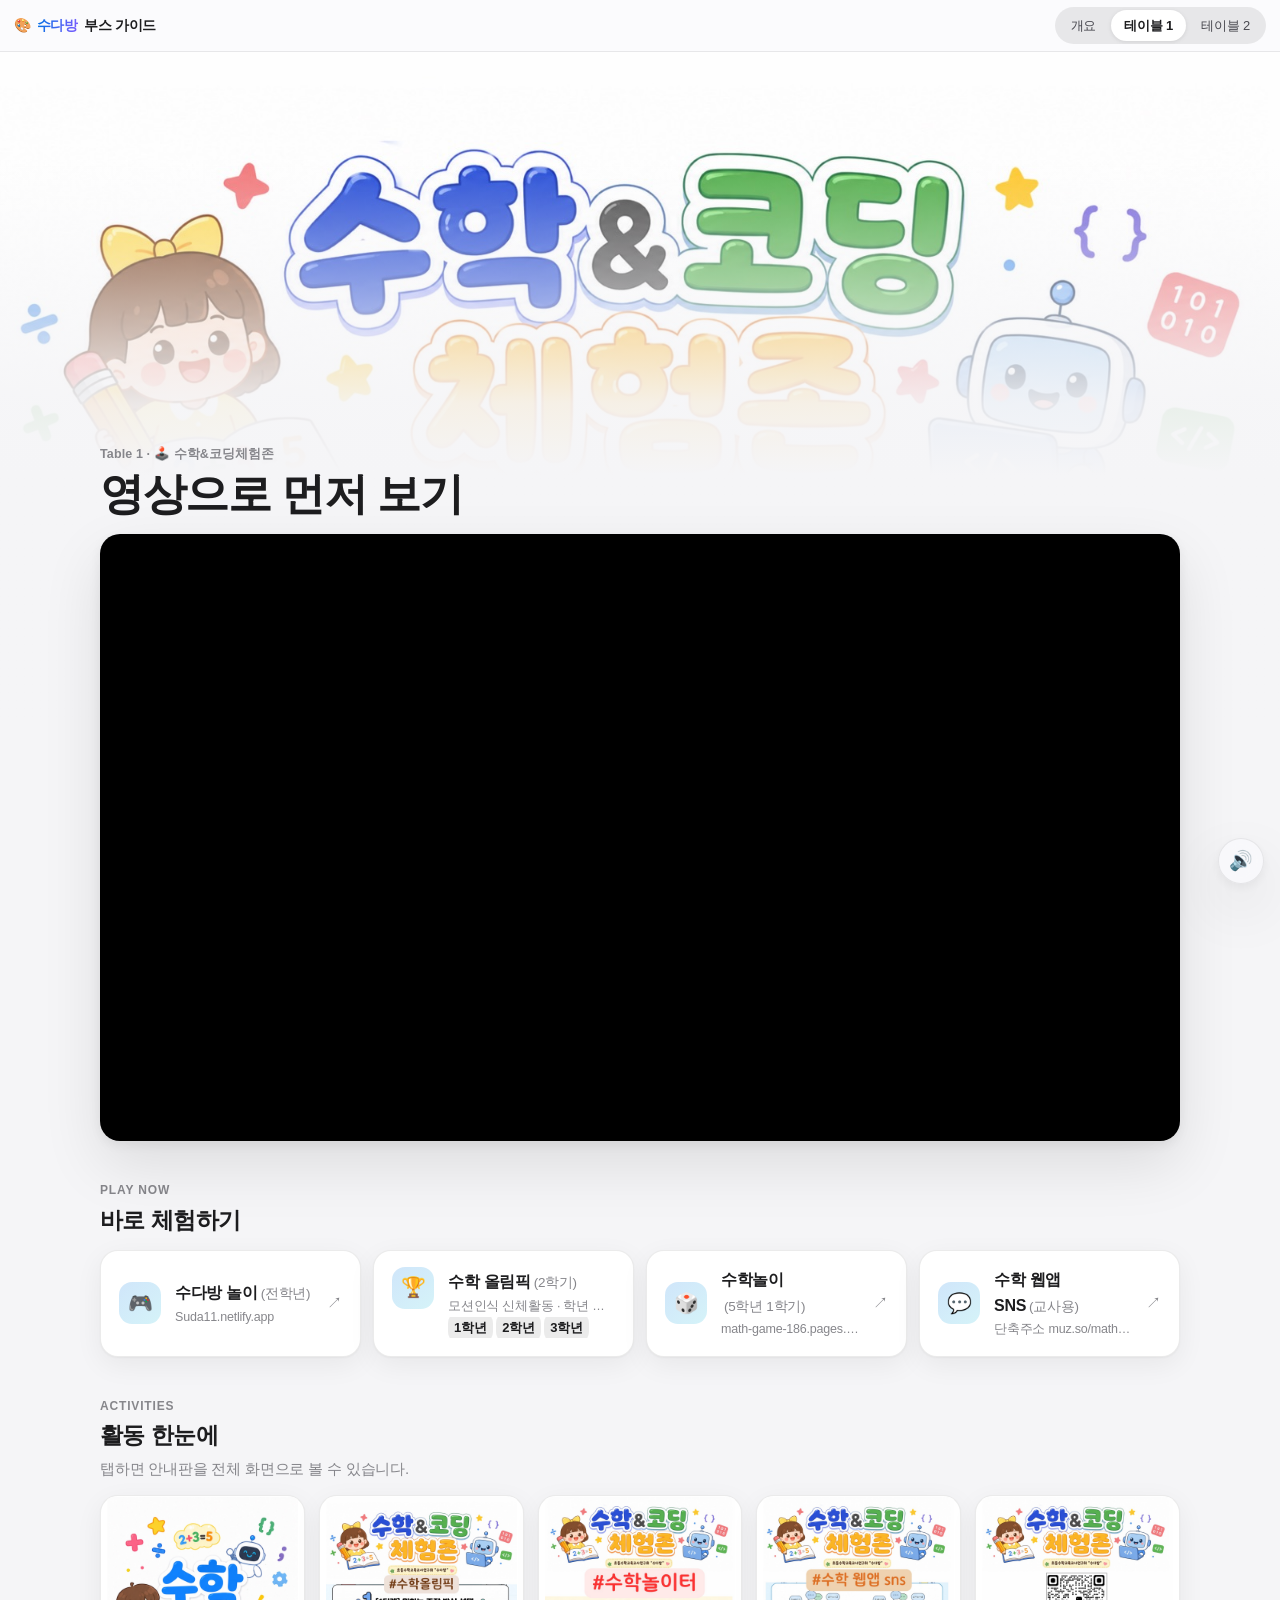
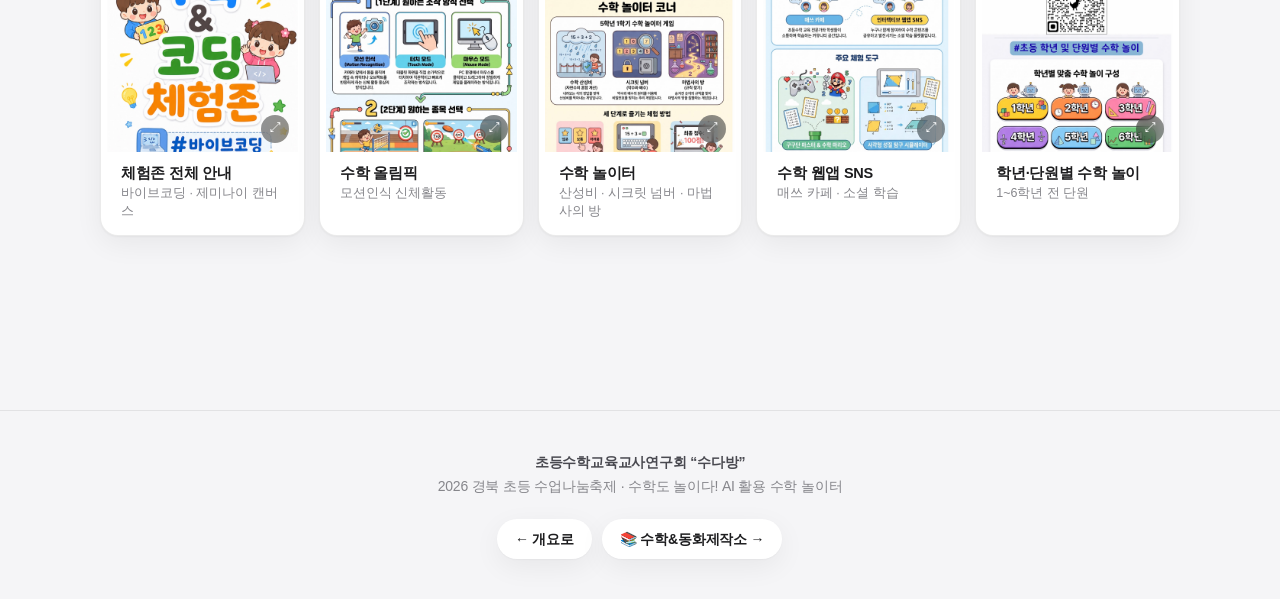
==== table1.html @ 37a9ec68 "단일 페이지 → 3페이지 구조로 전면 개편, 영상 임베드, 학년별 코딩체험존 링크 추가 - index.html(랜딩)/table1.html(코딩체험존)/table2.html(동화제" ====
<!DOCTYPE html>
<html lang="ko">
<head>
<meta charset="UTF-8">
<meta name="viewport" content="width=device-width, initial-scale=1, viewport-fit=cover">
<meta name="theme-color" content="#f5f5f7" media="(prefers-color-scheme: light)">
<meta name="theme-color" content="#000000" media="(prefers-color-scheme: dark)">
<title>수학&amp;코딩체험존 · 수다방 부스 가이드</title>
<meta name="description" content="바이브코딩 · 제미나이 캔버스 · 학년별 수학 올림픽 — 수학&코딩체험존 체험 안내">
<link rel="icon" href="data:image/svg+xml,<svg xmlns='http://www.w3.org/2000/svg' viewBox='0 0 100 100'><text y='.9em' font-size='90'>🕹️</text></svg>">
<link rel="stylesheet" href="css/site.css">
</head>
<body>

<!-- ══════════ NAV ══════════ -->
<nav class="nav">
  <div class="nav__brand">🎨 <b>수다방</b> <span>부스 가이드</span></div>
  <div class="nav__seg">
    <a href="index.html" data-sfx="nav">개요</a>
    <a href="table1.html" class="on" data-sfx="nav">테이블 1</a>
    <a href="table2.html" data-sfx="nav">테이블 2</a>
  </div>
</nav>

<!-- ══════════ 테이블 1 ══════════ -->
<section class="sec tbl t1" id="table1">
  <div class="tbl__bg" aria-hidden="true">
    <img src="img/hero-table1.jpg" alt="" loading="eager" width="1600" height="900">
  </div>
  <h1 class="sr">수학&amp;코딩체험존 — #바이브코딩 #제미나이 캔버스 #수학올림픽</h1>
  <div class="wrap">
    <div class="sub sub--first rv">
      <p class="sub__k">Table 1 · 🕹️ 수학&amp;코딩체험존</p>
      <h2>영상으로 먼저 보기</h2>
    </div>

    <div class="video-wrap rv">
      <iframe src="https://www.youtube.com/embed/5dc-b1eIc68" title="바이브코딩 수학놀이 안내 영상" loading="lazy" referrerpolicy="strict-origin-when-cross-origin" allow="accelerometer; autoplay; clipboard-write; encrypted-media; gyroscope; picture-in-picture" allowfullscreen></iframe>
    </div>

    <div class="sub rv">
      <p class="sub__k">Play now</p>
      <h3>바로 체험하기</h3>
    </div>
    <div class="links rv" style="--cols:4">
      <a class="link" href="https://Suda11.netlify.app" target="_blank" rel="noopener" data-sfx="link">
        <span class="link__ico">🎮</span>
        <span class="link__tx"><b>수다방 놀이<em>(전학년)</em></b><span>Suda11.netlify.app</span></span>
        <span class="link__arw">↗</span>
      </a>

      <div class="link linkgrp t1">
        <span class="link__ico">🏆</span>
        <span class="link__tx">
          <b>수학 올림픽<em>(2학기)</em></b>
          <span>모션인식 신체활동 · 학년 선택</span>
          <span class="pills">
            <a href="https://motion-math-olympics-1st.vercel.app/index.html" target="_blank" rel="noopener" data-sfx="link">1학년</a>
            <a href="https://motion-math-olympics.vercel.app/index.html" target="_blank" rel="noopener" data-sfx="link">2학년</a>
            <a href="https://motion-math-olympics-3rd.vercel.app/index.html" target="_blank" rel="noopener" data-sfx="link">3학년</a>
          </span>
        </span>
      </div>

      <a class="link" href="https://math-game-186.pages.dev/semester1/" target="_blank" rel="noopener" data-sfx="link">
        <span class="link__ico">🎲</span>
        <span class="link__tx"><b>수학놀이<em>(5학년 1학기)</em></b><span>math-game-186.pages.dev</span></span>
        <span class="link__arw">↗</span>
      </a>
      <a class="link" href="https://math-sns.vercel.app/" target="_blank" rel="noopener" data-sfx="link">
        <span class="link__ico">💬</span>
        <span class="link__tx"><b>수학 웹앱 SNS<em>(교사용)</em></b><span>단축주소 muz.so/mathsns</span></span>
        <span class="link__arw">↗</span>
      </a>
    </div>

    <div class="sub rv">
      <p class="sub__k">Activities</p>
      <h3>활동 한눈에</h3>
      <p class="muted" style="font-size:15px;margin:4px 0 0">탭하면 안내판을 전체 화면으로 볼 수 있습니다.</p>
    </div>
    <div class="posters rv" style="--cols:5">
      <button class="poster" data-src="img/zone-overview.jpg" data-cap="수학&코딩체험존 — 부스 전체 안내" data-sfx="open">
        <span class="poster__img"><img src="img/zone-overview.jpg" alt="수학&코딩체험존 전체 안내" loading="lazy"><span class="poster__zoom">⤢</span></span>
        <span class="poster__cap"><b>체험존 전체 안내</b><span>바이브코딩 · 제미나이 캔버스</span></span>
      </button>
      <button class="poster" data-src="img/zone-olympics.jpg" data-cap="수학 올림픽 — 조작 방식 선택 → 종목 선택" data-sfx="open">
        <span class="poster__img"><img src="img/zone-olympics.jpg" alt="수학 올림픽 안내" loading="lazy"><span class="poster__zoom">⤢</span></span>
        <span class="poster__cap"><b>수학 올림픽</b><span>모션인식 신체활동</span></span>
      </button>
      <button class="poster" data-src="img/zone-playground.jpg" data-cap="수학 놀이터 — 수학 산성비 · 시크릿 넘버 · 마법사의 방" data-sfx="open">
        <span class="poster__img"><img src="img/zone-playground.jpg" alt="수학 놀이터 안내" loading="lazy"><span class="poster__zoom">⤢</span></span>
        <span class="poster__cap"><b>수학 놀이터</b><span>산성비 · 시크릿 넘버 · 마법사의 방</span></span>
      </button>
      <button class="poster" data-src="img/zone-sns.jpg" data-cap="수학 웹앱 SNS — 매쓰 카페와 인터랙티브 학습 플랫폼" data-sfx="open">
        <span class="poster__img"><img src="img/zone-sns.jpg" alt="수학 웹앱 SNS 안내" loading="lazy"><span class="poster__zoom">⤢</span></span>
        <span class="poster__cap"><b>수학 웹앱 SNS</b><span>매쓰 카페 · 소셜 학습</span></span>
      </button>
      <button class="poster" data-src="img/zone-grades.jpg" data-cap="학년 및 단원별 수학 놀이 — 1~6학년 전 단원" data-sfx="open">
        <span class="poster__img"><img src="img/zone-grades.jpg" alt="학년 및 단원별 수학 놀이 안내" loading="lazy"><span class="poster__zoom">⤢</span></span>
        <span class="poster__cap"><b>학년·단원별 수학 놀이</b><span>1~6학년 전 단원</span></span>
      </button>
    </div>
  </div>
</section>

<!-- ══════════ FOOTER ══════════ -->
<footer class="foot">
  <div class="wrap">
    <p><strong>초등수학교육교사연구회 “수다방”</strong><br>
    2026 경북 초등 수업나눔축제 · 수학도 놀이다! AI 활용 수학 놀이터</p>
    <div class="foot__actions">
      <a class="btn btn--ghost" href="index.html" data-sfx="nav">← 개요로</a>
      <a class="btn btn--ghost" href="table2.html" data-sfx="nav">📚 수학&amp;동화제작소 →</a>
    </div>
  </div>
</footer>

<!-- ══════════ SOUND TOGGLE ══════════ -->
<button class="sfx" id="sfxBtn" aria-label="효과음 켜기/끄기" title="효과음">🔊</button>

<!-- ══════════ LIGHTBOX ══════════ -->
<div class="lb" id="lb" role="dialog" aria-modal="true" aria-label="안내판 크게 보기">
  <button class="lb__x" id="lbX" aria-label="닫기">✕</button>
  <div class="lb__img"><img id="lbImg" src="[data-uri]" alt=""></div>
  <p class="lb__cap" id="lbCap"></p>
</div>

<script src="js/site.js"></script>
</body>
</html>
---- css/site.css ----
/* ============ Tokens ============ */
:root{
  --bg:#f5f5f7;
  --bg-2:#ffffff;
  --card:rgba(255,255,255,.72);
  --card-solid:#ffffff;
  --txt:#1d1d1f;
  --txt-2:#494950;
  --txt-3:#86868b;
  --sep:rgba(0,0,0,.08);
  --sep-2:rgba(0,0,0,.14);
  --nav:rgba(250,250,252,.72);
  --shadow:0 1px 2px rgba(0,0,0,.04), 0 8px 28px rgba(0,0,0,.06);
  --shadow-lg:0 4px 12px rgba(0,0,0,.06), 0 24px 60px rgba(0,0,0,.10);
  --t1a:#0071e3; --t1b:#40c8e0;
  --t2a:#7d5cff; --t2b:#ff5f9e;
  --warn-bg:#fff8e6; --warn-br:#f0c04a; --warn-tx:#7a5400;
  --r:22px;
  --nav-h:52px;
  --ease:cubic-bezier(.22,1,.36,1);
}
@media (prefers-color-scheme:dark){
  :root{
    --bg:#000000;
    --bg-2:#0a0a0c;
    --card:rgba(28,28,32,.66);
    --card-solid:#141417;
    --txt:#f5f5f7;
    --txt-2:#c8c8ce;
    --txt-3:#86868b;
    --sep:rgba(255,255,255,.10);
    --sep-2:rgba(255,255,255,.18);
    --nav:rgba(20,20,23,.68);
    --shadow:0 1px 2px rgba(0,0,0,.5), 0 8px 28px rgba(0,0,0,.45);
    --shadow-lg:0 4px 12px rgba(0,0,0,.5), 0 24px 60px rgba(0,0,0,.6);
    --t1a:#2f9bff; --t1b:#5fdcf0;
    --t2a:#9d81ff; --t2b:#ff7fb2;
    --warn-bg:#2a2312; --warn-br:#8a6d1f; --warn-tx:#f0d493;
  }
}

*,*::before,*::after{box-sizing:border-box}
html{-webkit-text-size-adjust:100%; scroll-behavior:smooth}
@media (prefers-reduced-motion:reduce){html{scroll-behavior:auto}}
body{
  margin:0; background:var(--bg); color:var(--txt);
  font-family:-apple-system,BlinkMacSystemFont,"SF Pro Text","Apple SD Gothic Neo","Pretendard","Noto Sans KR","Malgun Gothic",sans-serif;
  font-size:17px; line-height:1.62; letter-spacing:-.012em;
  -webkit-font-smoothing:antialiased; text-rendering:optimizeLegibility;
  overflow-x:hidden;
}
img{max-width:100%; display:block}
a{color:inherit; text-decoration:none}
button{font:inherit; color:inherit; border:0; background:none; cursor:pointer}

/* ============ Nav ============ */
.nav{
  position:fixed; inset:0 0 auto 0; z-index:900; height:var(--nav-h);
  background:var(--nav);
  -webkit-backdrop-filter:saturate(180%) blur(22px); backdrop-filter:saturate(180%) blur(22px);
  border-bottom:1px solid var(--sep);
  display:flex; align-items:center; gap:14px;
  padding:0 max(14px, env(safe-area-inset-left)) 0 max(14px, env(safe-area-inset-right));
}
.nav__brand{
  font-size:14px; font-weight:600; letter-spacing:-.02em; white-space:nowrap;
  display:flex; align-items:center; gap:6px; flex:0 0 auto;
}
.nav__brand b{
  background:linear-gradient(100deg,var(--t1a),var(--t2a));
  -webkit-background-clip:text; background-clip:text; color:transparent; font-weight:700;
}
.nav__seg{
  display:flex; gap:2px; align-items:center; margin-left:auto;
  overflow-x:auto; scrollbar-width:none; -ms-overflow-style:none;
  padding:3px; border-radius:99px; background:var(--sep); flex:0 1 auto;
}
.nav__seg::-webkit-scrollbar{display:none}
.nav__seg a{
  flex:0 0 auto;
  font-size:13px; font-weight:500; letter-spacing:-.015em; color:var(--txt-2);
  padding:5px 13px; border-radius:99px; white-space:nowrap;
  transition:background .3s var(--ease), color .3s var(--ease), transform .2s var(--ease);
}
.nav__seg a.on{ background:var(--card-solid); color:var(--txt); font-weight:600; box-shadow:0 1px 4px rgba(0,0,0,.10) }
.nav__seg a:active{ transform:scale(.94) }
@media (max-width:560px){
  .nav__brand span{display:none}
  .nav__seg{margin-left:0; flex:1 1 auto}
}

/* ============ Layout ============ */
.wrap{ width:min(1080px, 100% - 40px); margin-inline:auto }
@media (max-width:600px){ .wrap{ width:calc(100% - 32px) } }

section{ scroll-margin-top:calc(var(--nav-h) + 12px) }
.sec{ padding:clamp(40px,7vw,84px) 0 }
.sec + .sec{ padding-top:0 }
.sec--tight{ padding-top:clamp(18px,3vw,32px) }

.eyebrow{
  font-size:13px; font-weight:700; letter-spacing:.06em; text-transform:uppercase;
  color:var(--txt-3); margin:0 0 10px;
}
h2{
  margin:0 0 8px; font-size:clamp(28px,5.2vw,44px); font-weight:700;
  letter-spacing:-.032em; line-height:1.15;
}
h3{ margin:0 0 6px; font-size:clamp(19px,2.6vw,23px); font-weight:650; letter-spacing:-.024em; line-height:1.3 }
h4{ margin:0 0 4px; font-size:16px; font-weight:640; letter-spacing:-.018em }
.lede{ margin:0 0 34px; font-size:clamp(16px,2.1vw,19px); color:var(--txt-2); max-width:62ch; line-height:1.6 }
.muted{ color:var(--txt-3) }

/* ============ Hero (landing) ============ */
.hero{
  position:relative; overflow:hidden;
  padding:calc(var(--nav-h) + clamp(30px,7vh,64px)) 0 clamp(40px,7vw,72px);
  text-align:center;
}
.hero::before,.hero::after{
  content:""; position:absolute; border-radius:50%; filter:blur(80px); opacity:.30; pointer-events:none;
}
.hero::before{ width:52vmax; height:52vmax; top:-24vmax; left:-16vmax; background:radial-gradient(circle,var(--t1b),transparent 68%) }
.hero::after{ width:46vmax; height:46vmax; top:-14vmax; right:-18vmax; background:radial-gradient(circle,var(--t2b),transparent 68%) }
.hero > *{ position:relative }
.hero__badge{
  display:inline-flex; align-items:center; gap:7px; font-size:13px; font-weight:600; letter-spacing:-.01em;
  color:var(--txt-2); background:var(--card); border:1px solid var(--sep);
  -webkit-backdrop-filter:blur(14px); backdrop-filter:blur(14px);
  padding:7px 15px; border-radius:99px; margin-bottom:16px;
}
.hero h1{
  margin:0; font-size:clamp(32px,7vw,60px); font-weight:700;
  letter-spacing:-.04em; line-height:1.1;
}
.hero h1 em{
  font-style:normal;
  background:linear-gradient(96deg,var(--t1a) 0%, var(--t2a) 55%, var(--t2b) 100%);
  -webkit-background-clip:text; background-clip:text; color:transparent;
}
.hero p{ margin:14px auto 0; font-size:clamp(15px,2vw,18px); color:var(--txt-2); max-width:34ch; line-height:1.55 }

/* 서브페이지 진입 카드 — 랜딩의 핵심 액션 */
.hero__cards{
  display:grid; gap:16px; margin:28px auto 0; text-align:left;
  grid-template-columns:repeat(auto-fit,minmax(min(100%,360px),1fr));
}
.hcard{
  display:block; border-radius:var(--r); overflow:hidden; background:#fff;
  border:1px solid var(--sep); box-shadow:var(--shadow-lg);
  transition:transform .28s var(--ease), box-shadow .3s var(--ease);
}
.hcard:hover{ transform:translateY(-4px) }
.hcard:active{ transform:scale(.982) }
.hcard img{ width:100%; height:auto; display:block; aspect-ratio:16/9; object-fit:cover }
.hcard__b{
  display:flex; align-items:center; gap:10px; padding:15px 18px; color:#fff;
  font-size:16px; font-weight:650; letter-spacing:-.018em;
}
.hcard--1 .hcard__b{ background:linear-gradient(100deg,var(--t1a),var(--t1b)) }
.hcard--2 .hcard__b{ background:linear-gradient(100deg,var(--t2a),var(--t2b)) }
.hcard__b b{ font-size:11.5px; font-weight:800; letter-spacing:.1em; opacity:.85 }
.hcard__b i{ margin-left:auto; font-style:normal; font-size:15px; opacity:.9; transition:transform .25s var(--ease) }
.hcard:hover .hcard__b i{ transform:translateX(4px) }

.btn{
  display:inline-flex; align-items:center; gap:8px; min-height:46px;
  padding:0 22px; border-radius:99px; font-size:16px; font-weight:600; letter-spacing:-.015em;
  transition:transform .2s var(--ease), box-shadow .3s var(--ease), opacity .2s;
  will-change:transform;
}
.btn:active{ transform:scale(.955) }
.btn--ghost{ background:var(--card-solid); color:var(--txt); box-shadow:var(--shadow) }

/* ============ Cards & grids ============ */
.grid{ display:grid; gap:14px; grid-template-columns:repeat(auto-fit,minmax(min(100%,270px),1fr)) }
.grid--2{ grid-template-columns:repeat(auto-fit,minmax(min(100%,340px),1fr)) }

.card{
  background:var(--card); border:1px solid var(--sep); border-radius:var(--r);
  -webkit-backdrop-filter:blur(18px); backdrop-filter:blur(18px);
  padding:22px; box-shadow:var(--shadow);
  transition:transform .3s var(--ease), box-shadow .3s var(--ease);
}
.card__ico{ font-size:26px; line-height:1; margin-bottom:12px; display:block }
.card p{ margin:0; color:var(--txt-2); font-size:15px; line-height:1.55 }
.card ul{ margin:8px 0 0; padding-left:1.05em; color:var(--txt-2); font-size:15px; line-height:1.6 }
.card ul li{ margin:3px 0 }
.card ul li::marker{ color:var(--txt-3) }

/* ============ 서브페이지 배경 배너 ============ */
.tbl{ position:relative; isolation:isolate; padding-top:0 }
/* 원본이 1600px이라 1400px에서 멈추면 확대되지 않고 항상 선명 */
.tbl__bg{
  position:absolute; top:0; left:50%; transform:translateX(-50%);
  width:min(100%,1400px); aspect-ratio:16/9;
  z-index:-1; pointer-events:none; user-select:none;
}
.tbl__bg img{ width:100%; height:100%; object-fit:cover; object-position:center top }
.tbl__bg::after{
  content:""; position:absolute; inset:0;
  background:linear-gradient(to bottom,
    transparent 22%,
    color-mix(in srgb, var(--bg) 55%, transparent) 42%,
    color-mix(in srgb, var(--bg) 92%, transparent) 56%,
    var(--bg) 66%);
}
@media (min-width:1401px){
  .tbl__bg{
    -webkit-mask-image:linear-gradient(to right,transparent 0,#000 9%,#000 91%,transparent 100%);
            mask-image:linear-gradient(to right,transparent 0,#000 9%,#000 91%,transparent 100%);
  }
}
/* 스크림이 충분히 덮이는 지점(배너 높이의 60%)부터 본문 시작 — 드래그 없이 영상까지 보이도록 압축 */
.tbl > .wrap{ padding-top:calc(min(100vw,1400px) * 0.5625 * 0.60) }
.sr{ position:absolute; width:1px; height:1px; margin:-1px; padding:0; overflow:hidden; clip:rect(0 0 0 0); white-space:nowrap; border:0 }

.sub{ margin:clamp(26px,4vw,40px) 0 14px }
.sub--first{ margin-top:clamp(4px,1.2vw,12px) }
.sub__k{ font-size:12px; font-weight:700; letter-spacing:.07em; text-transform:uppercase; color:var(--txt-3); margin:0 0 5px }
.sub--first .sub__k{ text-transform:none; letter-spacing:.01em; font-size:12.5px }

/* ============ 임베드 영상 ============ */
.video-wrap{
  position:relative; width:100%; aspect-ratio:16/9; overflow:hidden;
  border-radius:20px; background:#000; box-shadow:var(--shadow-lg); border:1px solid var(--sep);
}
.video-wrap iframe{ position:absolute; inset:0; width:100%; height:100%; border:0; display:block }

/* ============ Link cards ============ */
/* --cols 로 넓은 화면의 열 수를 섹션마다 지정. minmax(0,1fr)이라야 긴 URL이 열 폭을 밀지 않음 */
.links{ display:grid; gap:12px; grid-template-columns:minmax(0,1fr) }
@media (min-width:560px){ .links{ grid-template-columns:repeat(2,minmax(0,1fr)) } }
@media (min-width:1000px){ .links{ grid-template-columns:repeat(var(--cols,2),minmax(0,1fr)) } }
.link{
  display:flex; align-items:center; gap:14px; padding:16px 18px; min-width:0;
  background:var(--card-solid); border:1px solid var(--sep); border-radius:18px;
  box-shadow:var(--shadow);
  transition:transform .22s var(--ease), box-shadow .3s var(--ease), border-color .3s;
}
.link:hover{ transform:translateY(-2px); box-shadow:var(--shadow-lg) }
.link:active{ transform:scale(.975) }
.link__ico{
  flex:0 0 auto; width:42px; height:42px; border-radius:13px; display:grid; place-items:center;
  font-size:20px; background:var(--sep);
}
.t1 .link__ico{ background:linear-gradient(140deg, color-mix(in srgb,var(--t1a) 18%,transparent), color-mix(in srgb,var(--t1b) 22%,transparent)) }
.t2 .link__ico{ background:linear-gradient(140deg, color-mix(in srgb,var(--t2a) 18%,transparent), color-mix(in srgb,var(--t2b) 22%,transparent)) }
.link__tx{ min-width:0; flex:1 1 auto }
.link__tx b{ display:block; font-size:16px; font-weight:620; letter-spacing:-.018em }
.link__tx b em{ font-style:normal; font-weight:520; color:var(--txt-3); font-size:13.5px; margin-left:3px; white-space:nowrap }
.link__tx span{ display:block; font-size:12.5px; color:var(--txt-3); overflow:hidden; text-overflow:ellipsis; white-space:nowrap; margin-top:1px }
.link__arw{ flex:0 0 auto; color:var(--txt-3); font-size:15px; transition:transform .25s var(--ease) }
.link:hover .link__arw{ transform:translateX(3px) }
.link--video .link__ico{ background:linear-gradient(140deg,#ff5f57,#ff375f); color:#fff }
/* 영상 버튼은 한 줄 전체를 차지 */
.link--wide{ grid-column:1 / -1; padding:18px 20px }
.link--wide .link__ico{ width:48px; height:48px; border-radius:15px; font-size:22px }
.link--wide .link__tx b{ font-size:17px }

/* 학년별 그룹 링크 카드(수학 올림픽 등) — 카드 하나에 pill 여러 개 */
.linkgrp{ align-items:flex-start }
.linkgrp .link__tx{ padding-top:2px }
.pills{ display:flex; gap:6px; margin-top:9px; flex-wrap:wrap }
.pills a{
  flex:1 1 64px; text-align:center; font-size:13px; font-weight:700; letter-spacing:-.01em;
  padding:8px 6px; border-radius:11px; background:var(--sep); color:var(--txt);
  transition:background .2s var(--ease), color .2s var(--ease), transform .2s var(--ease);
}
.t1 .pills a:hover{ background:linear-gradient(135deg,var(--t1a),var(--t1b)); color:#fff }
.pills a:active{ transform:scale(.94) }

/* ============ Posters ============ */
.posters{ display:grid; gap:11px; grid-template-columns:repeat(2,minmax(0,1fr)) }
@media (min-width:640px){ .posters{ gap:14px; grid-template-columns:repeat(3,minmax(0,1fr)) } }
@media (min-width:1000px){ .posters{ grid-template-columns:repeat(var(--cols,3),minmax(0,1fr)) } }
.poster{
  border-radius:18px; overflow:hidden; background:var(--card-solid);
  border:1px solid var(--sep); box-shadow:var(--shadow); text-align:left; width:100%;
  transition:transform .25s var(--ease), box-shadow .3s var(--ease);
  display:flex; flex-direction:column;
}
.poster:hover{ transform:translateY(-3px); box-shadow:var(--shadow-lg) }
.poster:active{ transform:scale(.98) }
.poster__img{ position:relative; aspect-ratio:3/4; overflow:hidden; background:#fff }
.poster__img img{ width:100%; height:100%; object-fit:cover; object-position:top center; transition:transform .5s var(--ease) }
.poster:hover .poster__img img{ transform:scale(1.03) }
.poster__zoom{
  position:absolute; right:9px; bottom:9px; width:28px; height:28px; border-radius:50%;
  background:rgba(0,0,0,.42); color:#fff; display:grid; place-items:center; font-size:12px;
  -webkit-backdrop-filter:blur(8px); backdrop-filter:blur(8px);
}
.poster__cap{ padding:12px 14px 14px }
.poster__cap b{ display:block; font-size:14.5px; font-weight:620; letter-spacing:-.018em; line-height:1.35 }
.poster__cap span{ display:block; font-size:12.5px; color:var(--txt-3); margin-top:2px; line-height:1.4 }

/* ============ Compact steps ============ */
.lane{
  display:flex; align-items:center; gap:9px; margin:22px 0 10px;
  font-size:14px; font-weight:650; letter-spacing:-.015em; color:var(--txt-2);
}
.lane::after{ content:""; flex:1 1 auto; height:1px; background:var(--sep) }
.sgrid{ display:grid; gap:10px; grid-template-columns:repeat(auto-fit,minmax(168px,1fr)) }
@media (max-width:600px){ .sgrid{ grid-template-columns:repeat(2,1fr); gap:9px } }
.sitem{
  padding:14px 15px; border-radius:16px;
  background:var(--card); border:1px solid var(--sep);
}
.sitem i{
  display:grid; place-items:center; width:22px; height:22px; border-radius:50%;
  font-style:normal; font-size:11.5px; font-weight:700; color:#fff; margin-bottom:9px;
  background:linear-gradient(140deg,var(--t2a),var(--t2b));
  box-shadow:0 3px 9px color-mix(in srgb,var(--t2a) 28%,transparent);
}
.sitem b{ display:block; font-size:15px; font-weight:640; letter-spacing:-.02em; line-height:1.3 }
.sitem span{ display:block; font-size:13px; color:var(--txt-3); margin-top:3px; line-height:1.45 }

.quote{
  display:inline-block; margin-top:8px; font-size:14px; color:var(--txt-2);
  background:var(--sep); border-radius:12px; padding:8px 13px; line-height:1.5;
  border-left:2.5px solid var(--t2a);
}
.quote--wide{ display:block; margin-top:12px }
.quote--wide b{ font-weight:700; color:var(--txt-3); font-size:12px; letter-spacing:.04em; margin-right:6px }

/* ============ Warning ============ */
.warn{
  display:flex; gap:13px; align-items:flex-start;
  background:var(--warn-bg); border:1px solid var(--warn-br); color:var(--warn-tx);
  border-radius:18px; padding:16px 18px; margin:18px 0 0;
}
.warn b{ display:block; font-size:15px; font-weight:660; letter-spacing:-.018em }
.warn p{ margin:3px 0 0; font-size:14.5px; line-height:1.55; opacity:.92 }

/* ============ Devices ============ */
.devs{ display:grid; gap:12px; grid-template-columns:repeat(auto-fit,minmax(min(100%,260px),1fr)) }
.dev{ padding:18px; border-radius:18px; border:1px solid var(--sep); background:var(--card) }
.dev b{ display:block; font-size:15.5px; font-weight:640; letter-spacing:-.018em }
.dev span{ display:block; font-size:14.5px; color:var(--txt-2); margin-top:3px }
.dev--main{ border-color:color-mix(in srgb,var(--t2a) 34%,transparent); background:color-mix(in srgb,var(--t2a) 7%,transparent) }
.dev .pill{ display:inline-block; width:auto; font-size:11.5px; font-weight:700; letter-spacing:.03em; padding:3px 9px; border-radius:99px; margin:0 0 8px; background:var(--sep); color:var(--txt-2) }
.dev--main .pill{ background:linear-gradient(135deg,var(--t2a),var(--t2b)); color:#fff }

/* ============ Footer ============ */
.foot{
  border-top:1px solid var(--sep); margin-top:clamp(48px,8vw,90px);
  padding:40px 0 calc(40px + env(safe-area-inset-bottom)); text-align:center;
}
.foot p{ margin:0; font-size:14px; color:var(--txt-3); line-height:1.7 }
.foot strong{ color:var(--txt-2); font-weight:620 }
.foot__actions{ display:flex; gap:10px; justify-content:center; flex-wrap:wrap; margin-top:20px }
.foot .btn{ font-size:14px; min-height:40px; padding:0 18px }

/* ============ Sound toggle ============ */
.sfx{
  position:fixed; z-index:880;
  right:max(16px, env(safe-area-inset-right)); bottom:calc(16px + env(safe-area-inset-bottom));
  width:46px; height:46px; border-radius:50%;
  background:var(--nav); border:1px solid var(--sep); box-shadow:var(--shadow-lg);
  -webkit-backdrop-filter:saturate(180%) blur(20px); backdrop-filter:saturate(180%) blur(20px);
  display:grid; place-items:center; font-size:19px;
  transition:transform .25s var(--ease), opacity .25s;
}
.sfx:active{ transform:scale(.9) }

/* ============ Lightbox ============ */
.lb{
  position:fixed; inset:0; z-index:1000; display:none;
  background:rgba(0,0,0,.86);
  -webkit-backdrop-filter:blur(24px); backdrop-filter:blur(24px);
  overflow-y:auto; overscroll-behavior:contain;
  padding:calc(60px + env(safe-area-inset-top)) 16px calc(28px + env(safe-area-inset-bottom));
  opacity:0; transition:opacity .3s var(--ease);
}
.lb.open{ display:block }
.lb.show{ opacity:1 }
.lb__img{
  width:min(720px,100%); margin:0 auto; border-radius:16px; overflow:hidden;
  box-shadow:0 30px 80px rgba(0,0,0,.6); background:#fff;
  transform:scale(.965); transition:transform .35s var(--ease);
}
.lb.show .lb__img{ transform:scale(1) }
.lb__img img{ width:100%; height:auto }
.lb__cap{
  width:min(720px,100%); margin:14px auto 0; color:rgba(255,255,255,.72);
  font-size:14px; text-align:center; line-height:1.5;
}
.lb__x{
  position:fixed; top:calc(14px + env(safe-area-inset-top)); right:max(14px, env(safe-area-inset-right));
  width:38px; height:38px; border-radius:50%; background:rgba(255,255,255,.14); color:#fff;
  display:grid; place-items:center; font-size:16px;
  -webkit-backdrop-filter:blur(12px); backdrop-filter:blur(12px);
  transition:transform .2s var(--ease), background .2s;
}
.lb__x:hover{ background:rgba(255,255,255,.24) }
.lb__x:active{ transform:scale(.9) }
body.lock{ overflow:hidden }

/* ============ Reveal ============ */
.rv{ opacity:0; transform:translateY(18px); transition:opacity .7s var(--ease), transform .7s var(--ease) }
.rv.in{ opacity:1; transform:none }
@media (prefers-reduced-motion:reduce){
  .rv{ opacity:1; transform:none; transition:none }
  *{ transition-duration:.01ms !important }
}

/* ============ Print ============ */
@media print{
  .nav,.sfx,.lb{ display:none !important }
  body{ background:#fff; color:#000; font-size:11pt }
  .rv{ opacity:1; transform:none }
  .card,.link,.poster,.dev{ break-inside:avoid; box-shadow:none; border:1px solid #ddd; background:#fff }
  .sec{ padding:18px 0 }
  .hero{ padding:0 0 18px }
}
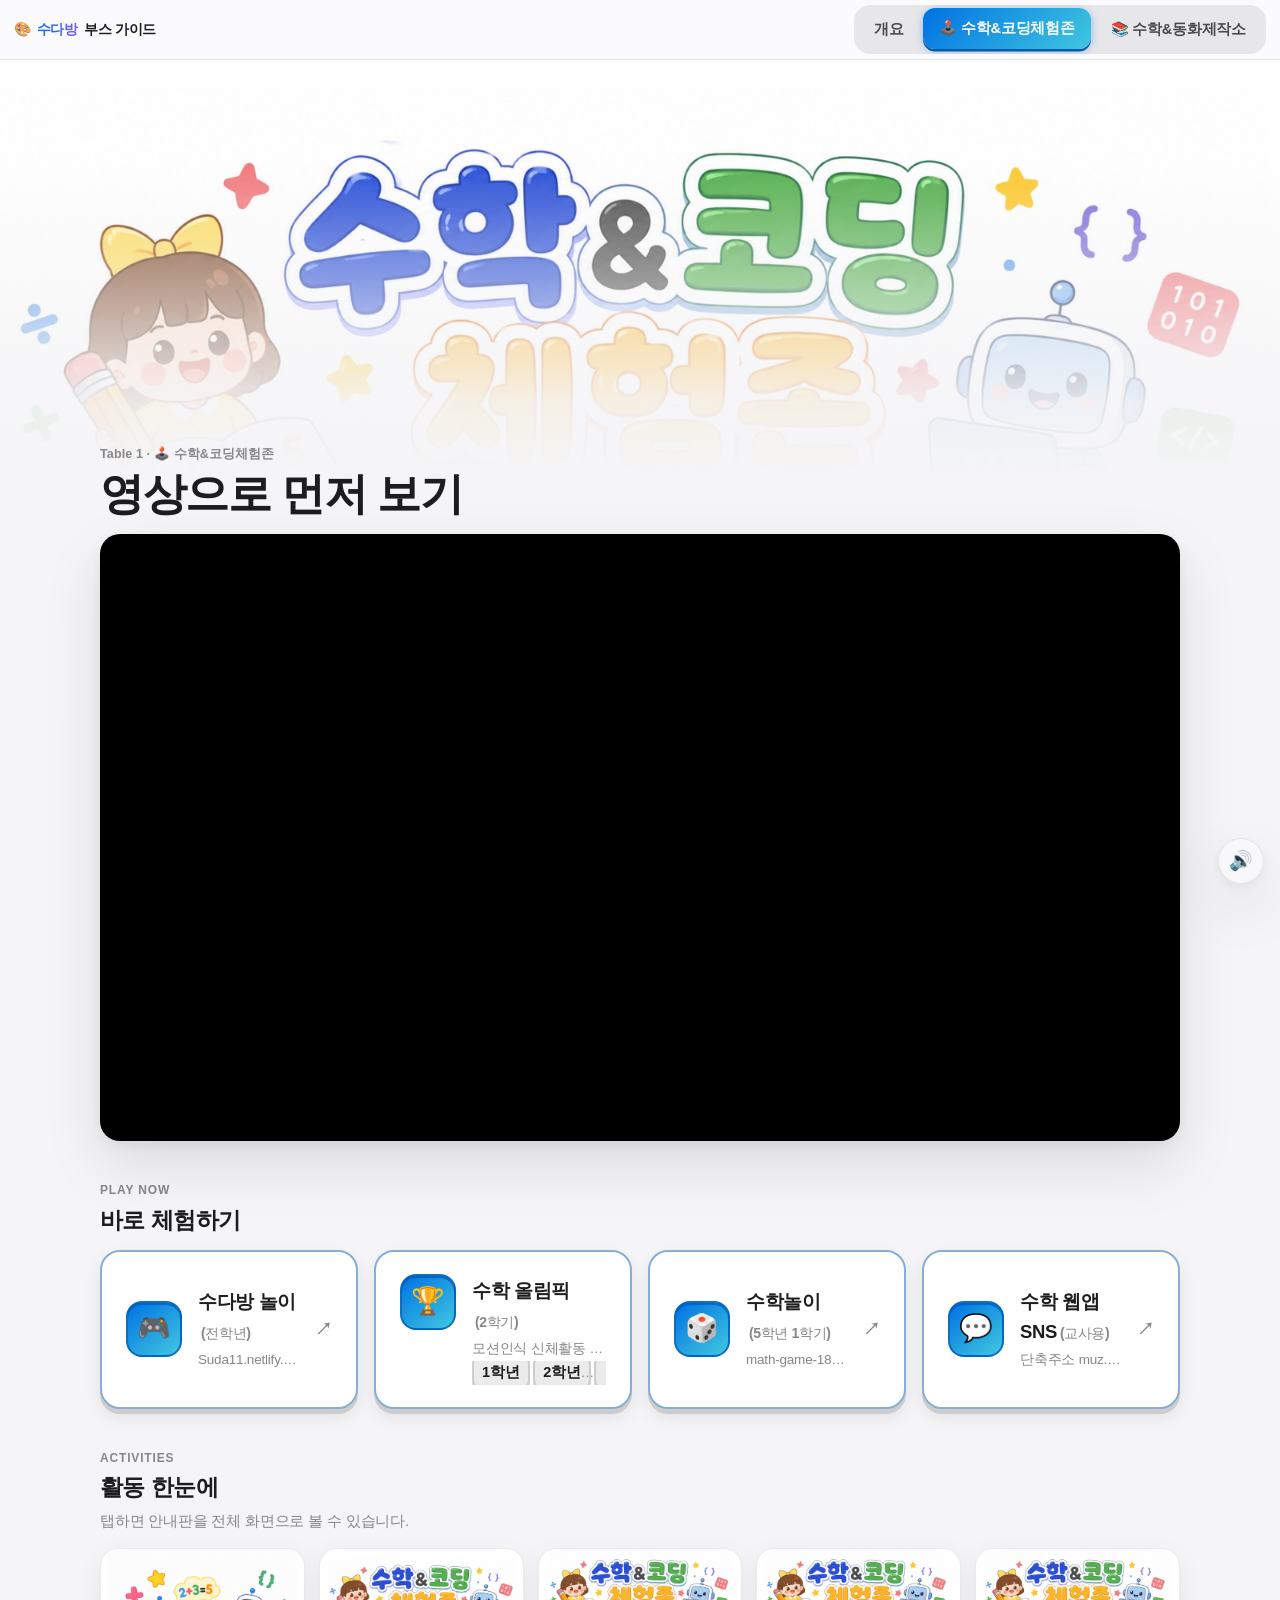
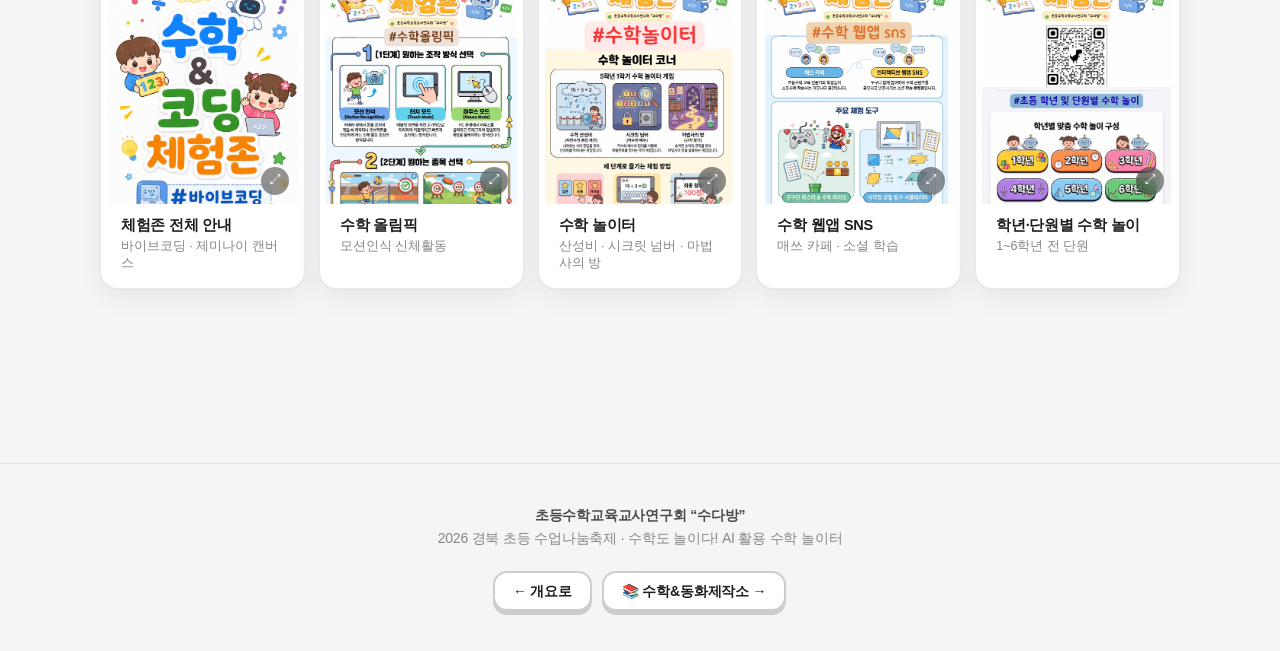
==== commit 6dc31709: "닌텐도풍 입체 버튼 디자인 + 상단 탭 라벨/크기 수정 - 카드형 버튼(hcard/link/pills/btn--ghost)에 두꺼운 테두리 +   아랫단 solid 그림자를 적용해" ====
--- a/table1.html
+++ b/table1.html
@@ -10,15 +10,15 @@
 <link rel="icon" href="data:image/svg+xml,<svg xmlns='http://www.w3.org/2000/svg' viewBox='0 0 100 100'><text y='.9em' font-size='90'>🕹️</text></svg>">
 <link rel="stylesheet" href="css/site.css">
 </head>
-<body>
+<body class="t1">
 
 <!-- ══════════ NAV ══════════ -->
 <nav class="nav">
   <div class="nav__brand">🎨 <b>수다방</b> <span>부스 가이드</span></div>
   <div class="nav__seg">
     <a href="index.html" data-sfx="nav">개요</a>
-    <a href="table1.html" class="on" data-sfx="nav">테이블 1</a>
-    <a href="table2.html" data-sfx="nav">테이블 2</a>
+    <a href="table1.html" class="on" data-sfx="nav">🕹️ 수학&amp;코딩체험존</a>
+    <a href="table2.html" data-sfx="nav">📚 수학&amp;동화제작소</a>
   </div>
 </nav>
 
--- a/css/site.css
+++ b/css/site.css
@@ -16,8 +16,10 @@
   --t2a:#7d5cff; --t2b:#ff5f9e;
   --warn-bg:#fff8e6; --warn-br:#f0c04a; --warn-tx:#7a5400;
   --r:22px;
-  --nav-h:52px;
+  --nav-h:60px;
   --ease:cubic-bezier(.22,1,.36,1);
+  /* 게임풍 '눌리는' 버튼의 아랫단 테두리 — 라이트/다크 모두 카드와 대비되도록 텍스트색 혼합 */
+  --edge:color-mix(in srgb, var(--txt) 22%, var(--card-solid));
 }
 @media (prefers-color-scheme:dark){
   :root{
@@ -71,22 +73,36 @@
   -webkit-background-clip:text; background-clip:text; color:transparent; font-weight:700;
 }
 .nav__seg{
-  display:flex; gap:2px; align-items:center; margin-left:auto;
+  display:flex; gap:4px; align-items:center; margin-left:auto;
   overflow-x:auto; scrollbar-width:none; -ms-overflow-style:none;
-  padding:3px; border-radius:99px; background:var(--sep); flex:0 1 auto;
+  padding:4px; border-radius:16px; background:var(--sep); flex:0 1 auto;
 }
 .nav__seg::-webkit-scrollbar{display:none}
 .nav__seg a{
   flex:0 0 auto;
-  font-size:13px; font-weight:500; letter-spacing:-.015em; color:var(--txt-2);
-  padding:5px 13px; border-radius:99px; white-space:nowrap;
-  transition:background .3s var(--ease), color .3s var(--ease), transform .2s var(--ease);
-}
-.nav__seg a.on{ background:var(--card-solid); color:var(--txt); font-weight:600; box-shadow:0 1px 4px rgba(0,0,0,.10) }
-.nav__seg a:active{ transform:scale(.94) }
+  font-size:14.5px; font-weight:800; letter-spacing:-.015em; color:var(--txt-2);
+  padding:9px 16px; border-radius:12px; white-space:nowrap;
+  transition:background .25s var(--ease), color .25s var(--ease), transform .15s var(--ease), box-shadow .2s var(--ease);
+}
+/* 선택된 탭 = 눌린 듯 입체감 있는 '스테이지 버튼' */
+.nav__seg a.on{
+  background:var(--card-solid); color:var(--txt);
+  box-shadow:0 2.5px 0 var(--edge), 0 2px 6px rgba(0,0,0,.12);
+  transform:translateY(-1px);
+}
+body.t1 .nav__seg a.on{
+  background:linear-gradient(135deg,var(--t1a),var(--t1b)); color:#fff;
+  box-shadow:0 2.5px 0 color-mix(in srgb, var(--t1a) 70%, black 25%), 0 2px 8px color-mix(in srgb, var(--t1a) 40%, transparent);
+}
+body.t2 .nav__seg a.on{
+  background:linear-gradient(135deg,var(--t2a),var(--t2b)); color:#fff;
+  box-shadow:0 2.5px 0 color-mix(in srgb, var(--t2a) 70%, black 25%), 0 2px 8px color-mix(in srgb, var(--t2a) 40%, transparent);
+}
+.nav__seg a:active{ transform:translateY(1.5px) scale(.97); box-shadow:0 0.5px 0 var(--edge) }
 @media (max-width:560px){
   .nav__brand span{display:none}
   .nav__seg{margin-left:0; flex:1 1 auto}
+  .nav__seg a{ font-size:13.5px; padding:8px 12px }
 }
 
 /* ============ Layout ============ */
@@ -145,32 +161,44 @@
   display:grid; gap:16px; margin:28px auto 0; text-align:left;
   grid-template-columns:repeat(auto-fit,minmax(min(100%,360px),1fr));
 }
+/* 콘솔 게임 카트리지처럼 두꺼운 테두리 + 눌리는 입체 버튼 */
 .hcard{
-  display:block; border-radius:var(--r); overflow:hidden; background:#fff;
-  border:1px solid var(--sep); box-shadow:var(--shadow-lg);
-  transition:transform .28s var(--ease), box-shadow .3s var(--ease);
-}
-.hcard:hover{ transform:translateY(-4px) }
-.hcard:active{ transform:scale(.982) }
+  display:block; border-radius:20px; overflow:hidden; background:#fff;
+  border:3px solid var(--edge); box-shadow:0 6px 0 var(--edge), var(--shadow-lg);
+  transition:transform .2s var(--ease), box-shadow .2s var(--ease);
+}
+.hcard--1{ border-color:color-mix(in srgb,var(--t1a) 55%, var(--edge)); box-shadow:0 6px 0 color-mix(in srgb,var(--t1a) 60%, black 20%), var(--shadow-lg) }
+.hcard--2{ border-color:color-mix(in srgb,var(--t2a) 55%, var(--edge)); box-shadow:0 6px 0 color-mix(in srgb,var(--t2a) 60%, black 20%), var(--shadow-lg) }
+.hcard:hover{ transform:translateY(-3px) }
+.hcard:active{
+  transform:translateY(4px);
+  box-shadow:0 1px 0 var(--edge), var(--shadow);
+}
+.hcard--1:active{ box-shadow:0 1px 0 color-mix(in srgb,var(--t1a) 60%, black 20%), var(--shadow) }
+.hcard--2:active{ box-shadow:0 1px 0 color-mix(in srgb,var(--t2a) 60%, black 20%), var(--shadow) }
 .hcard img{ width:100%; height:auto; display:block; aspect-ratio:16/9; object-fit:cover }
 .hcard__b{
-  display:flex; align-items:center; gap:10px; padding:15px 18px; color:#fff;
-  font-size:16px; font-weight:650; letter-spacing:-.018em;
+  display:flex; align-items:center; gap:11px; padding:18px 20px; color:#fff;
+  font-size:19px; font-weight:800; letter-spacing:-.02em;
 }
 .hcard--1 .hcard__b{ background:linear-gradient(100deg,var(--t1a),var(--t1b)) }
 .hcard--2 .hcard__b{ background:linear-gradient(100deg,var(--t2a),var(--t2b)) }
-.hcard__b b{ font-size:11.5px; font-weight:800; letter-spacing:.1em; opacity:.85 }
-.hcard__b i{ margin-left:auto; font-style:normal; font-size:15px; opacity:.9; transition:transform .25s var(--ease) }
-.hcard:hover .hcard__b i{ transform:translateX(4px) }
+.hcard__b b{ font-size:12px; font-weight:800; letter-spacing:.1em; opacity:.85 }
+.hcard__b i{ margin-left:auto; font-style:normal; font-size:20px; opacity:.95; transition:transform .25s var(--ease) }
+.hcard:hover .hcard__b i{ transform:translateX(5px) }
 
 .btn{
   display:inline-flex; align-items:center; gap:8px; min-height:46px;
-  padding:0 22px; border-radius:99px; font-size:16px; font-weight:600; letter-spacing:-.015em;
-  transition:transform .2s var(--ease), box-shadow .3s var(--ease), opacity .2s;
+  padding:0 22px; border-radius:14px; font-size:16px; font-weight:750; letter-spacing:-.015em;
+  transition:transform .14s var(--ease), box-shadow .14s var(--ease);
   will-change:transform;
 }
-.btn:active{ transform:scale(.955) }
-.btn--ghost{ background:var(--card-solid); color:var(--txt); box-shadow:var(--shadow) }
+.btn--ghost{
+  background:var(--card-solid); color:var(--txt);
+  border:2px solid var(--edge); box-shadow:0 4px 0 var(--edge);
+}
+.btn--ghost:hover{ transform:translateY(-1px); box-shadow:0 5px 0 var(--edge) }
+.btn:active{ transform:translateY(4px); box-shadow:0 0 0 var(--edge) }
 
 /* ============ Cards & grids ============ */
 .grid{ display:grid; gap:14px; grid-template-columns:repeat(auto-fit,minmax(min(100%,270px),1fr)) }
@@ -227,48 +255,56 @@
 }
 .video-wrap iframe{ position:absolute; inset:0; width:100%; height:100%; border:0; display:block }
 
-/* ============ Link cards ============ */
+/* ============ Link cards — 체험 버튼 (닌텐도풍 눌리는 입체 버튼) ============ */
 /* --cols 로 넓은 화면의 열 수를 섹션마다 지정. minmax(0,1fr)이라야 긴 URL이 열 폭을 밀지 않음 */
-.links{ display:grid; gap:12px; grid-template-columns:minmax(0,1fr) }
+.links{ display:grid; gap:16px; grid-template-columns:minmax(0,1fr) }
 @media (min-width:560px){ .links{ grid-template-columns:repeat(2,minmax(0,1fr)) } }
 @media (min-width:1000px){ .links{ grid-template-columns:repeat(var(--cols,2),minmax(0,1fr)) } }
 .link{
-  display:flex; align-items:center; gap:14px; padding:16px 18px; min-width:0;
-  background:var(--card-solid); border:1px solid var(--sep); border-radius:18px;
-  box-shadow:var(--shadow);
-  transition:transform .22s var(--ease), box-shadow .3s var(--ease), border-color .3s;
-}
-.link:hover{ transform:translateY(-2px); box-shadow:var(--shadow-lg) }
-.link:active{ transform:scale(.975) }
+  display:flex; align-items:center; gap:16px; padding:22px 24px; min-width:0;
+  background:var(--card-solid); border:2.5px solid var(--edge); border-radius:20px;
+  box-shadow:0 5px 0 var(--edge), 0 8px 18px rgba(0,0,0,.08);
+  transition:transform .16s var(--ease), box-shadow .16s var(--ease);
+}
+.t1 .link{ border-color:color-mix(in srgb,var(--t1a) 34%, var(--edge)) }
+.t2 .link{ border-color:color-mix(in srgb,var(--t2a) 34%, var(--edge)) }
+.link:hover{ transform:translateY(-2px); box-shadow:0 7px 0 var(--edge), 0 14px 26px rgba(0,0,0,.12) }
+.link:active{
+  transform:translateY(5px);
+  box-shadow:0 0px 0 var(--edge), 0 2px 6px rgba(0,0,0,.10);
+}
 .link__ico{
-  flex:0 0 auto; width:42px; height:42px; border-radius:13px; display:grid; place-items:center;
-  font-size:20px; background:var(--sep);
-}
-.t1 .link__ico{ background:linear-gradient(140deg, color-mix(in srgb,var(--t1a) 18%,transparent), color-mix(in srgb,var(--t1b) 22%,transparent)) }
-.t2 .link__ico{ background:linear-gradient(140deg, color-mix(in srgb,var(--t2a) 18%,transparent), color-mix(in srgb,var(--t2b) 22%,transparent)) }
+  flex:0 0 auto; width:56px; height:56px; border-radius:16px; display:grid; place-items:center;
+  font-size:27px; background:var(--sep); border:2px solid var(--edge);
+}
+.t1 .link__ico{ background:linear-gradient(140deg,var(--t1a),var(--t1b)); border-color:color-mix(in srgb,var(--t1a) 60%, black 15%); box-shadow:0 2px 0 color-mix(in srgb,var(--t1a) 60%, black 15%) inset }
+.t2 .link__ico{ background:linear-gradient(140deg,var(--t2a),var(--t2b)); border-color:color-mix(in srgb,var(--t2a) 60%, black 15%); box-shadow:0 2px 0 color-mix(in srgb,var(--t2a) 60%, black 15%) inset }
 .link__tx{ min-width:0; flex:1 1 auto }
-.link__tx b{ display:block; font-size:16px; font-weight:620; letter-spacing:-.018em }
-.link__tx b em{ font-style:normal; font-weight:520; color:var(--txt-3); font-size:13.5px; margin-left:3px; white-space:nowrap }
-.link__tx span{ display:block; font-size:12.5px; color:var(--txt-3); overflow:hidden; text-overflow:ellipsis; white-space:nowrap; margin-top:1px }
-.link__arw{ flex:0 0 auto; color:var(--txt-3); font-size:15px; transition:transform .25s var(--ease) }
-.link:hover .link__arw{ transform:translateX(3px) }
-.link--video .link__ico{ background:linear-gradient(140deg,#ff5f57,#ff375f); color:#fff }
+.link__tx b{ display:block; font-size:18.5px; font-weight:780; letter-spacing:-.02em }
+.link__tx b em{ font-style:normal; font-weight:560; color:var(--txt-3); font-size:14px; margin-left:3px; white-space:nowrap }
+.link__tx span{ display:block; font-size:13.5px; color:var(--txt-3); overflow:hidden; text-overflow:ellipsis; white-space:nowrap; margin-top:2px }
+.link__arw{ flex:0 0 auto; color:var(--txt-3); font-size:17px; font-weight:800; transition:transform .25s var(--ease) }
+.link:hover .link__arw{ transform:translateX(4px) }
+.link--video .link__ico{ background:linear-gradient(140deg,#ff5f57,#ff375f); color:#fff; border-color:#b7261f; box-shadow:0 2px 0 #b7261f inset }
 /* 영상 버튼은 한 줄 전체를 차지 */
-.link--wide{ grid-column:1 / -1; padding:18px 20px }
-.link--wide .link__ico{ width:48px; height:48px; border-radius:15px; font-size:22px }
-.link--wide .link__tx b{ font-size:17px }
+.link--wide{ grid-column:1 / -1 }
 
 /* 학년별 그룹 링크 카드(수학 올림픽 등) — 카드 하나에 pill 여러 개 */
 .linkgrp{ align-items:flex-start }
 .linkgrp .link__tx{ padding-top:2px }
-.pills{ display:flex; gap:6px; margin-top:9px; flex-wrap:wrap }
+.pills{ display:flex; gap:8px; margin-top:12px; flex-wrap:wrap }
 .pills a{
-  flex:1 1 64px; text-align:center; font-size:13px; font-weight:700; letter-spacing:-.01em;
-  padding:8px 6px; border-radius:11px; background:var(--sep); color:var(--txt);
-  transition:background .2s var(--ease), color .2s var(--ease), transform .2s var(--ease);
-}
-.t1 .pills a:hover{ background:linear-gradient(135deg,var(--t1a),var(--t1b)); color:#fff }
-.pills a:active{ transform:scale(.94) }
+  flex:1 1 72px; text-align:center; font-size:14.5px; font-weight:800; letter-spacing:-.01em;
+  padding:10px 8px; border-radius:13px; background:var(--sep); color:var(--txt);
+  border:2px solid var(--edge); box-shadow:0 3px 0 var(--edge);
+  transition:background .18s var(--ease), color .18s var(--ease), transform .12s var(--ease), box-shadow .12s var(--ease);
+}
+.t1 .pills a:hover{
+  background:linear-gradient(135deg,var(--t1a),var(--t1b)); color:#fff;
+  border-color:color-mix(in srgb,var(--t1a) 60%, black 15%); box-shadow:0 3px 0 color-mix(in srgb,var(--t1a) 60%, black 15%);
+}
+.pills a:active{ transform:translateY(3px); box-shadow:0 0 0 var(--edge) }
+.t1 .pills a:active{ box-shadow:0 0 0 color-mix(in srgb,var(--t1a) 60%, black 15%) }
 
 /* ============ Posters ============ */
 .posters{ display:grid; gap:11px; grid-template-columns:repeat(2,minmax(0,1fr)) }
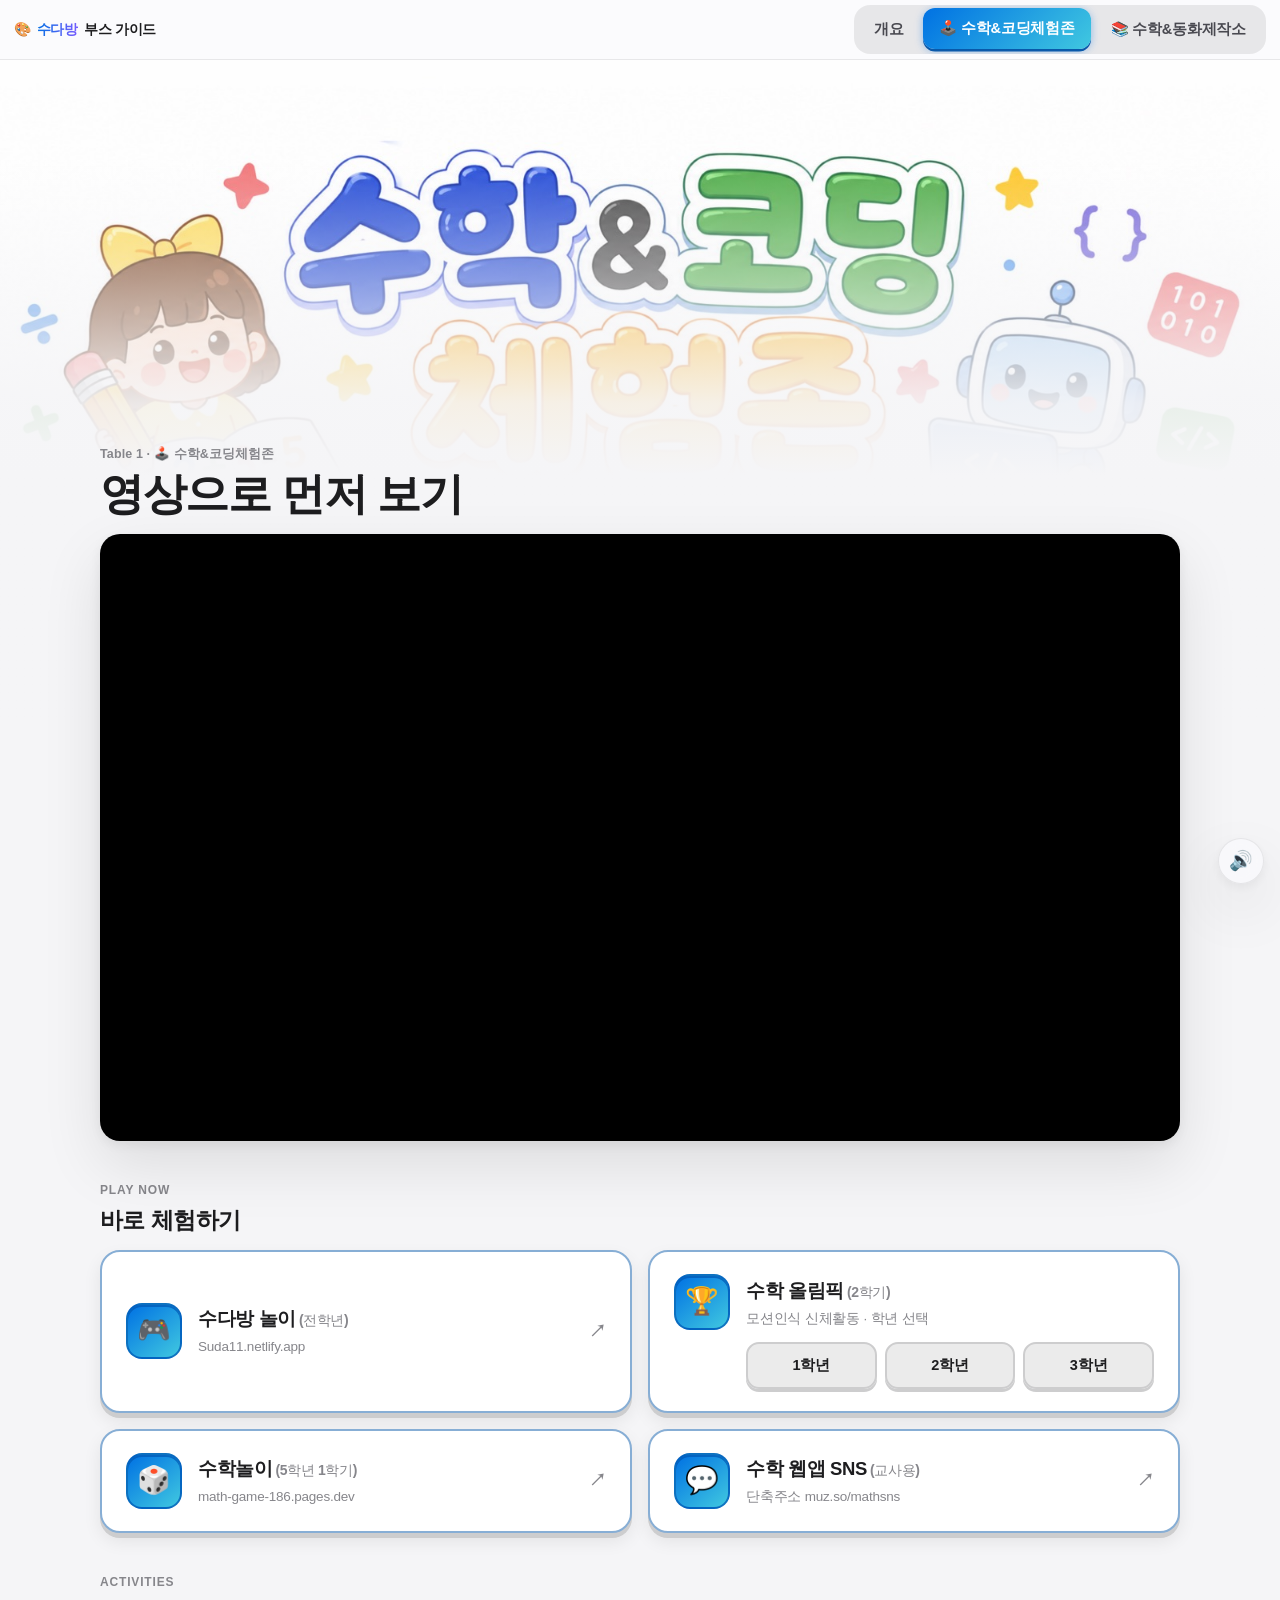
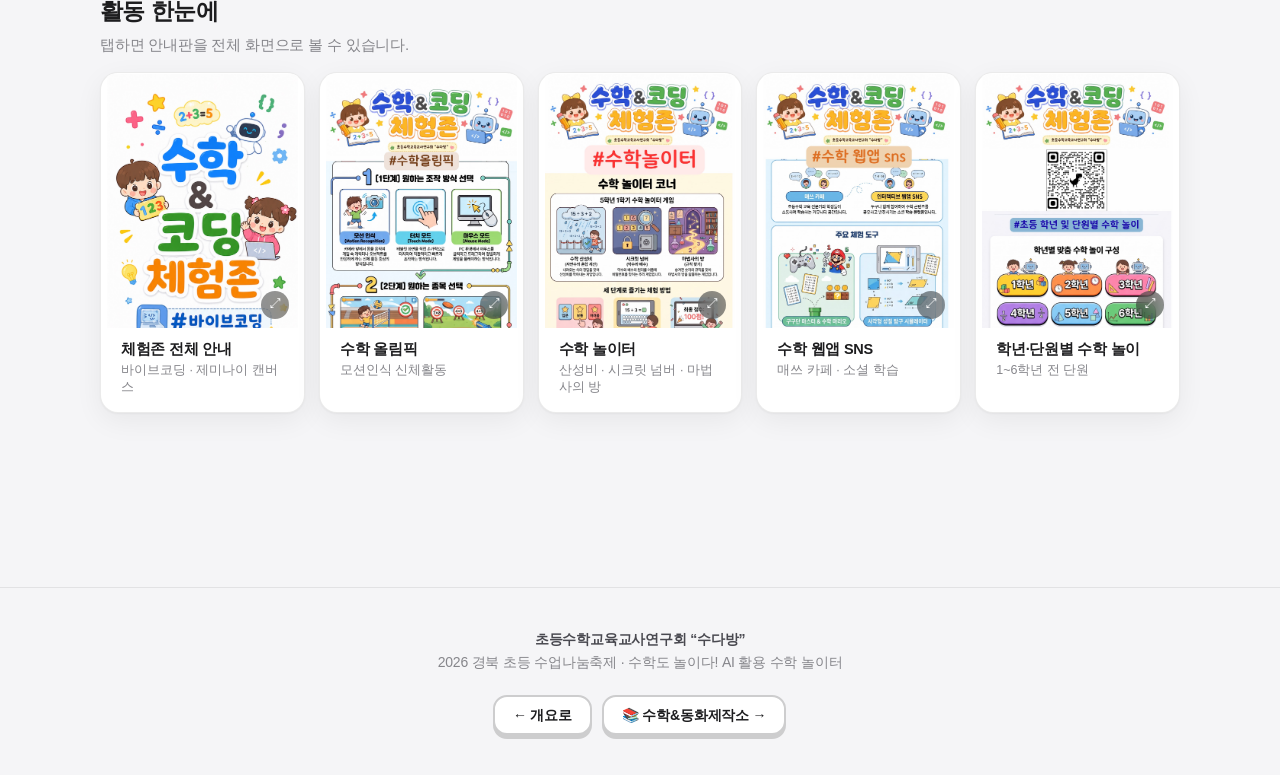
==== commit 4aa01442: "학년별 수학올림픽 버튼 붕괴 및 URL 잘림 수정 원인: .link__tx span{ display:block; white-space:nowrap; ... } 규칙이 .pills(" ====
--- a/table1.html
+++ b/table1.html
@@ -42,7 +42,7 @@
       <p class="sub__k">Play now</p>
       <h3>바로 체험하기</h3>
     </div>
-    <div class="links rv" style="--cols:4">
+    <div class="links rv" style="--cols:2">
       <a class="link" href="https://Suda11.netlify.app" target="_blank" rel="noopener" data-sfx="link">
         <span class="link__ico">🎮</span>
         <span class="link__tx"><b>수다방 놀이<em>(전학년)</em></b><span>Suda11.netlify.app</span></span>
--- a/css/site.css
+++ b/css/site.css
@@ -282,7 +282,9 @@
 .link__tx{ min-width:0; flex:1 1 auto }
 .link__tx b{ display:block; font-size:18.5px; font-weight:780; letter-spacing:-.02em }
 .link__tx b em{ font-style:normal; font-weight:560; color:var(--txt-3); font-size:14px; margin-left:3px; white-space:nowrap }
-.link__tx span{ display:block; font-size:13.5px; color:var(--txt-3); overflow:hidden; text-overflow:ellipsis; white-space:nowrap; margin-top:2px }
+/* :not(.pills) — .pills도 span이라 이 규칙에 걸려 display:flex가 깨지면서
+   학년별 pill이 한 줄로 뭉개지는 버그가 있었음(specificity가 .pills보다 높았음) */
+.link__tx span:not(.pills){ display:block; font-size:13.5px; color:var(--txt-3); overflow:hidden; text-overflow:ellipsis; white-space:nowrap; margin-top:2px }
 .link__arw{ flex:0 0 auto; color:var(--txt-3); font-size:17px; font-weight:800; transition:transform .25s var(--ease) }
 .link:hover .link__arw{ transform:translateX(4px) }
 .link--video .link__ico{ background:linear-gradient(140deg,#ff5f57,#ff375f); color:#fff; border-color:#b7261f; box-shadow:0 2px 0 #b7261f inset }
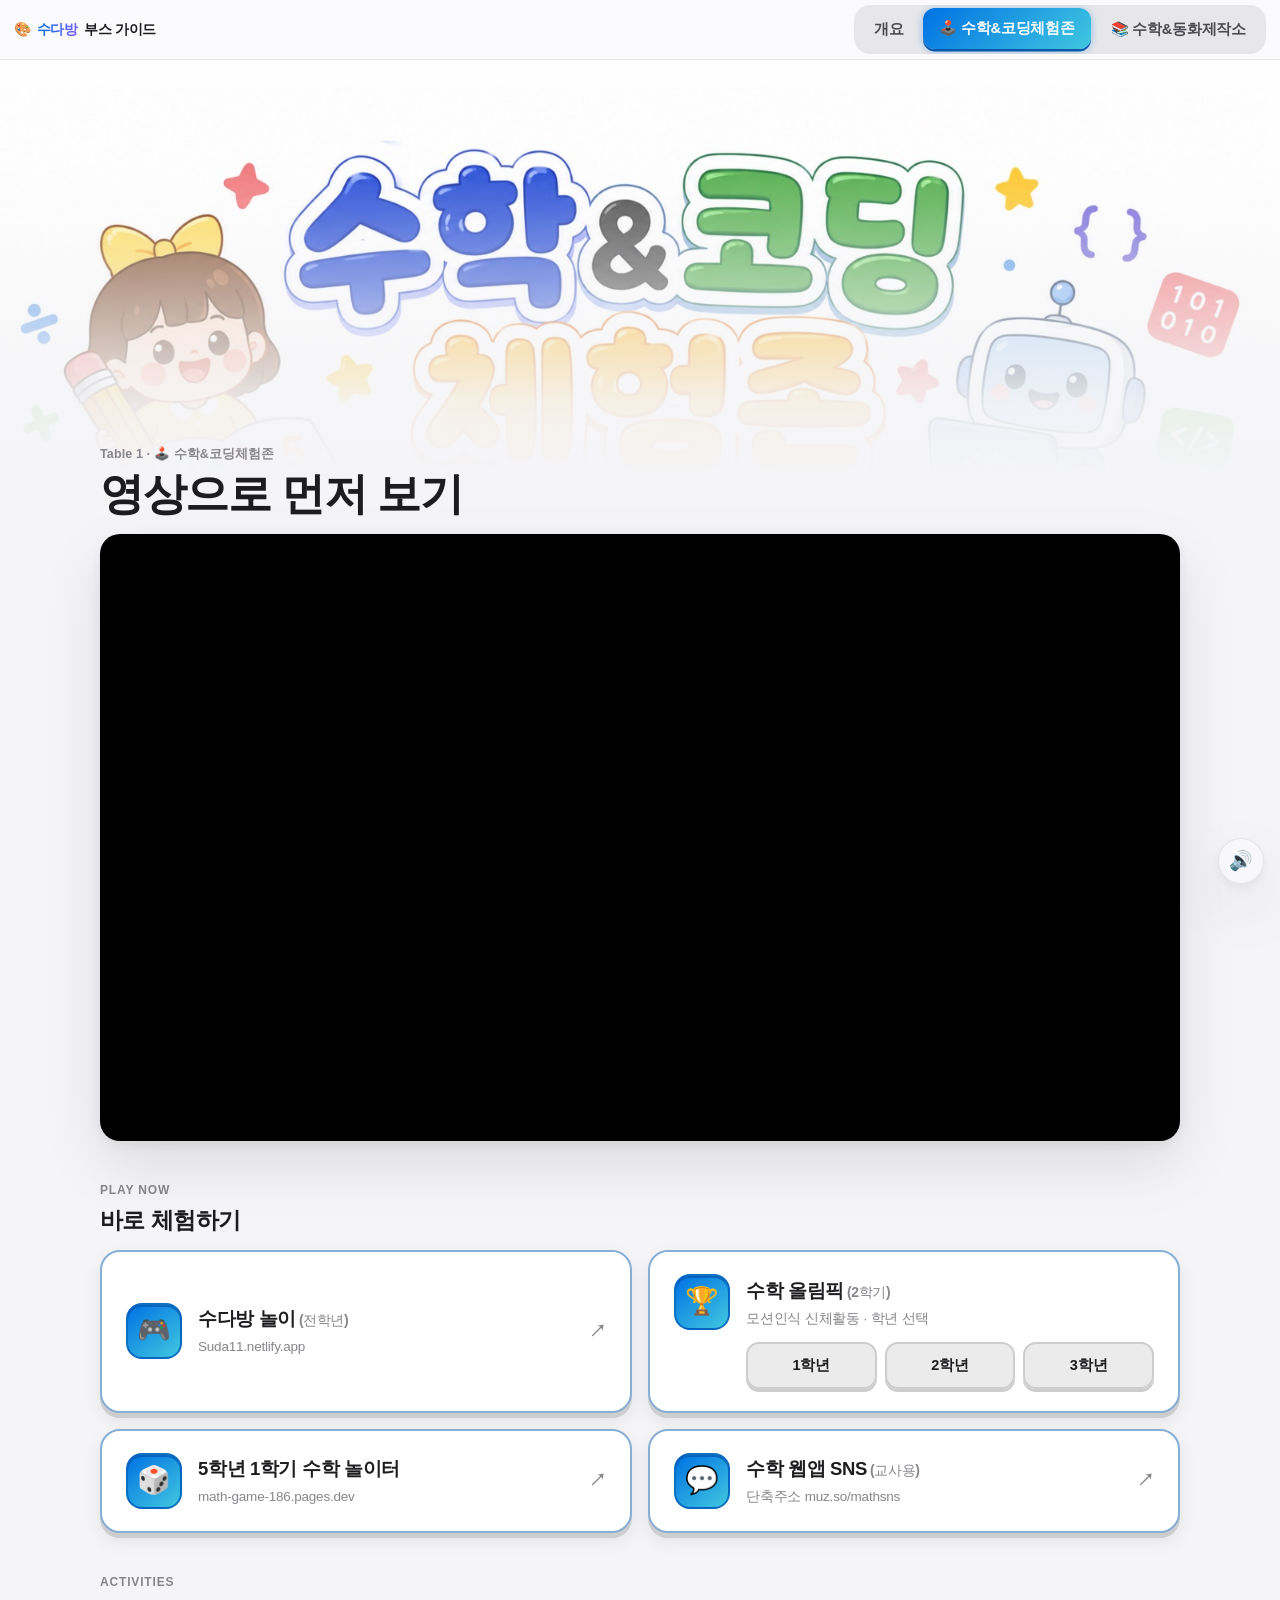
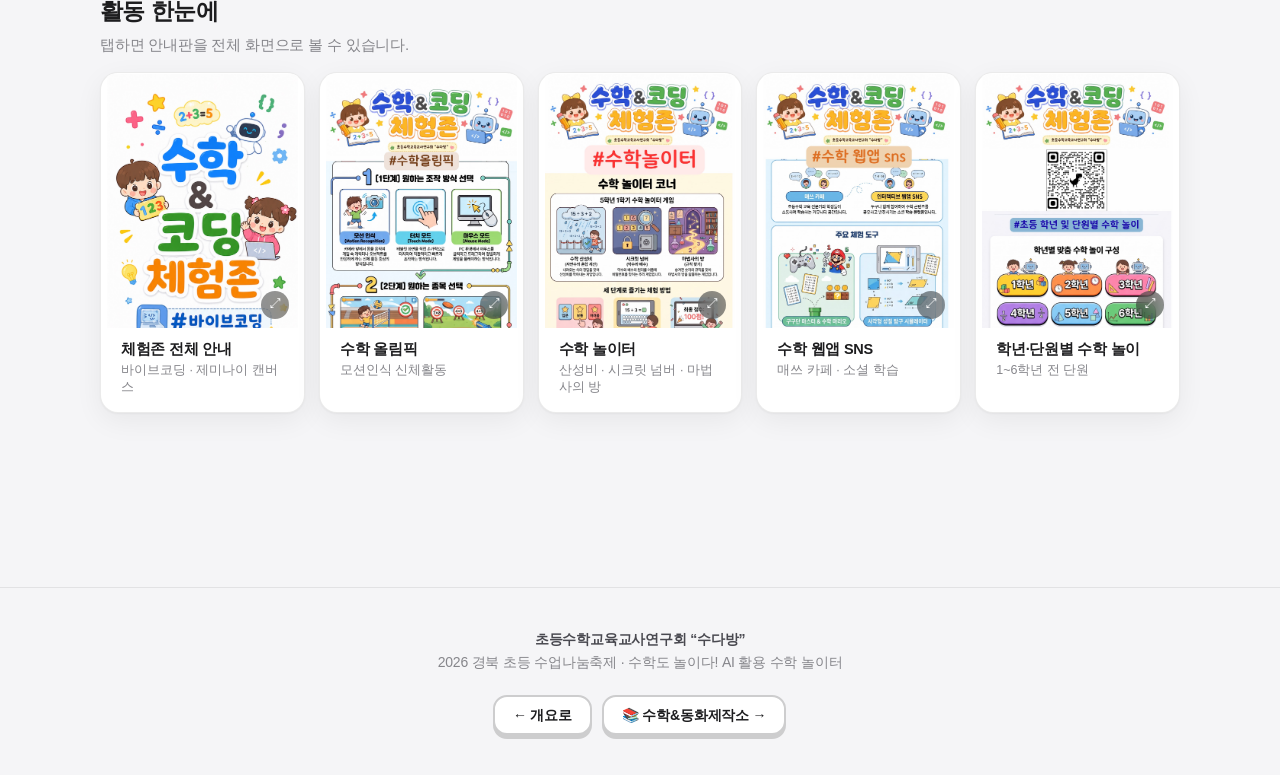
==== commit b4bc7424: "텍스트 수정: 수학놀이(5학년 1학기) → 5학년 1학기 수학 놀이터 Co-Authored-By: Claude Opus 5 <noreply@anthropic.com>" ====
--- a/table1.html
+++ b/table1.html
@@ -64,7 +64,7 @@
 
       <a class="link" href="https://math-game-186.pages.dev/semester1/" target="_blank" rel="noopener" data-sfx="link">
         <span class="link__ico">🎲</span>
-        <span class="link__tx"><b>수학놀이<em>(5학년 1학기)</em></b><span>math-game-186.pages.dev</span></span>
+        <span class="link__tx"><b>5학년 1학기 수학 놀이터</b><span>math-game-186.pages.dev</span></span>
         <span class="link__arw">↗</span>
       </a>
       <a class="link" href="https://math-sns.vercel.app/" target="_blank" rel="noopener" data-sfx="link">
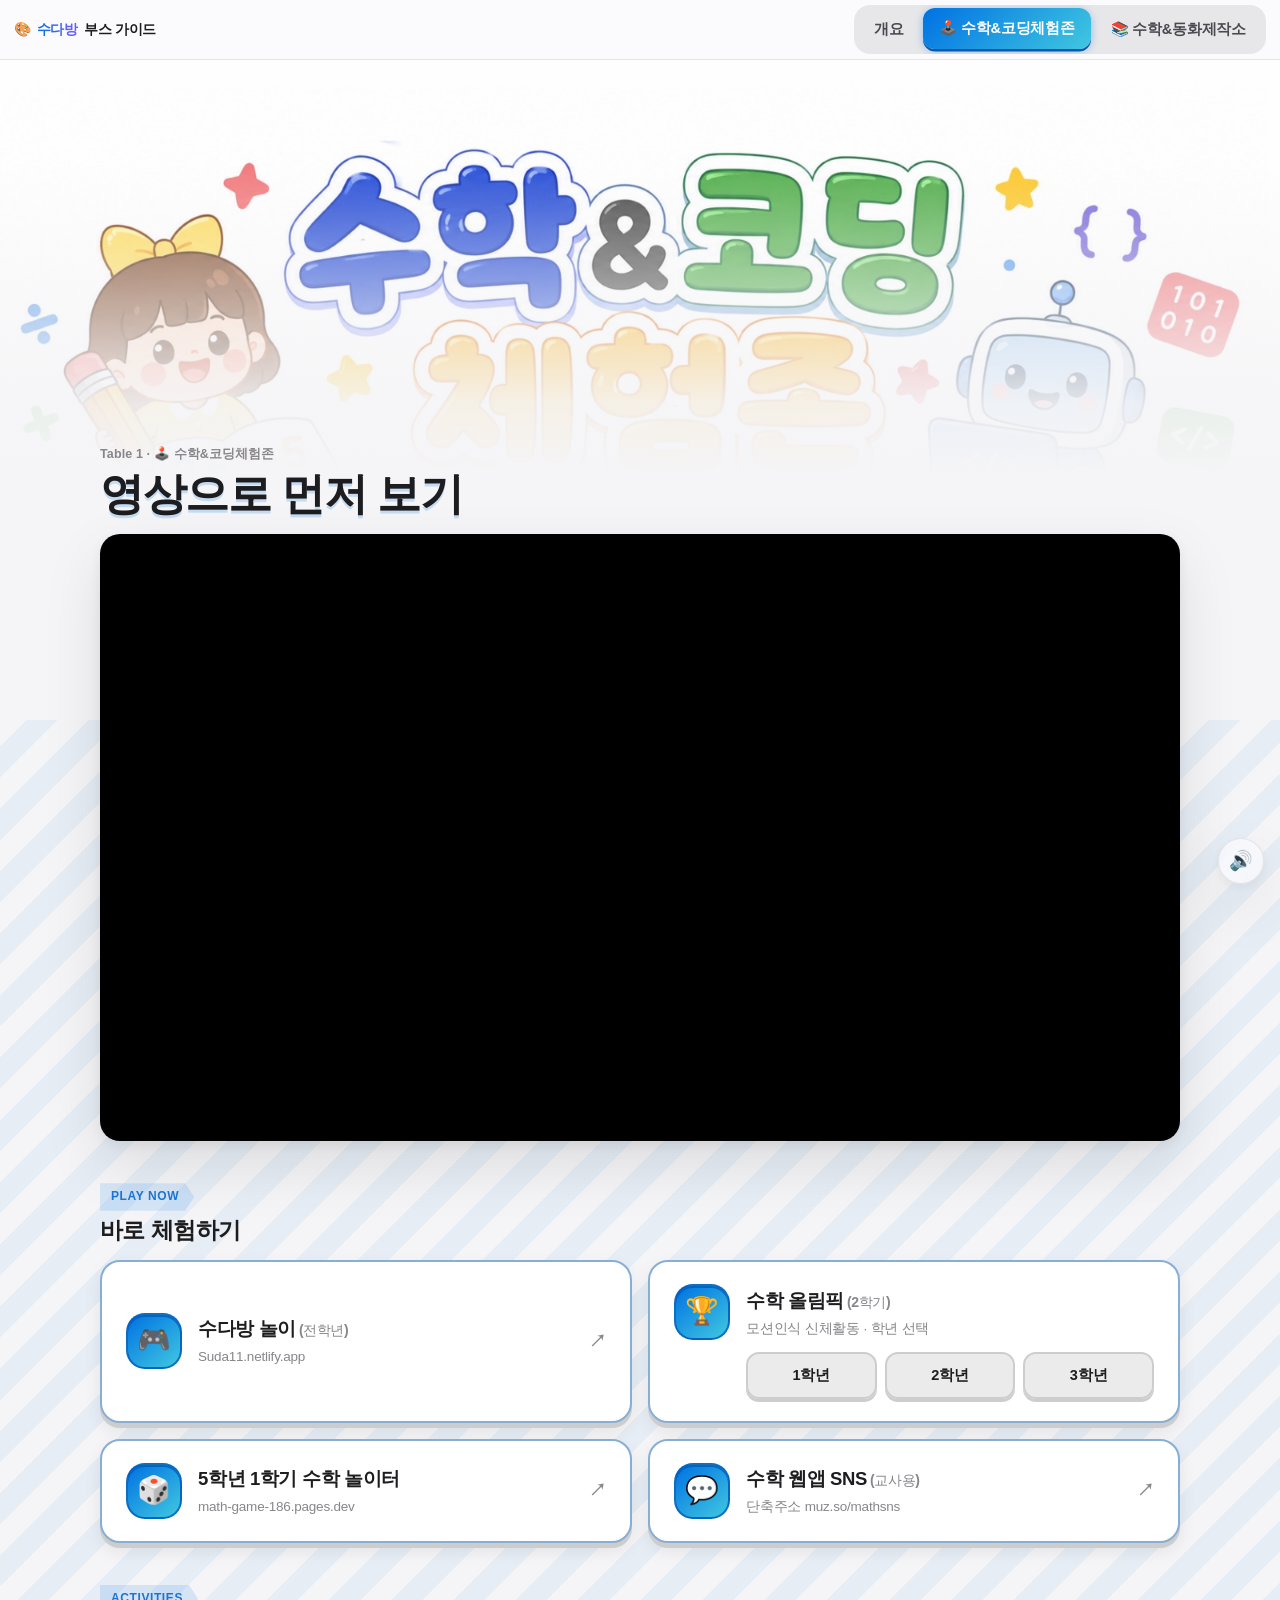
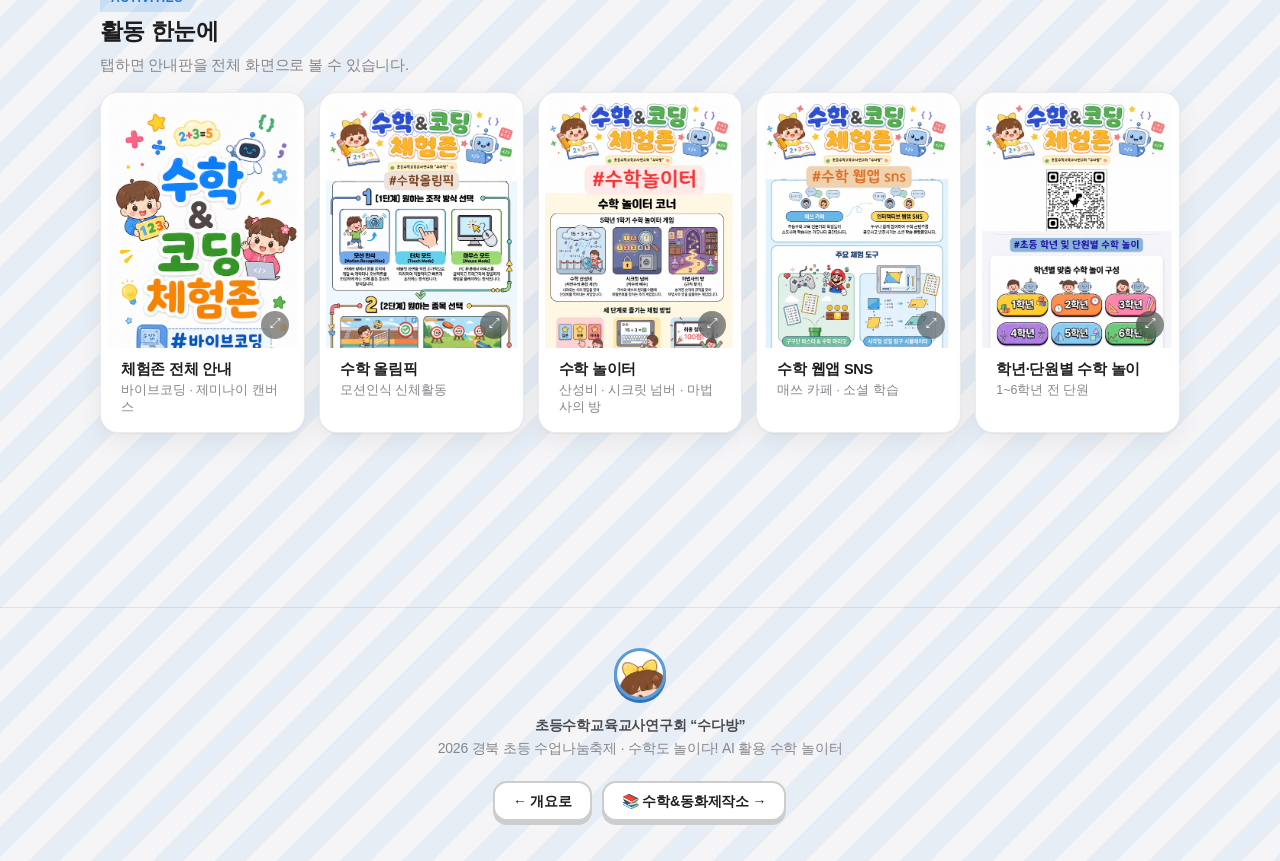
==== commit eaa16b59: "파티 게임 감성 리디자인 (마리오파티 무드 참고, IP 요소는 사용 안 함) - 배경: 아주 은은한 대각선 캔디스트라이프(존별 컬러 틴트) - 제목: h2에 옅은 컬러 그림자로 스" ====
--- a/table1.html
+++ b/table1.html
@@ -107,6 +107,9 @@
 <!-- ══════════ FOOTER ══════════ -->
 <footer class="foot">
   <div class="wrap">
+    <div class="foot__mascots" aria-hidden="true">
+      <span class="mascot mascot--1" style="background-image:url(img/hero-table1.jpg); background-size:362px 203px; background-position:-23px -52px"></span>
+    </div>
     <p><strong>초등수학교육교사연구회 “수다방”</strong><br>
     2026 경북 초등 수업나눔축제 · 수학도 놀이다! AI 활용 수학 놀이터</p>
     <div class="foot__actions">
--- a/css/site.css
+++ b/css/site.css
@@ -45,12 +45,19 @@
 html{-webkit-text-size-adjust:100%; scroll-behavior:smooth}
 @media (prefers-reduced-motion:reduce){html{scroll-behavior:auto}}
 body{
-  margin:0; background:var(--bg); color:var(--txt);
+  margin:0; background-color:var(--bg); color:var(--txt);
   font-family:-apple-system,BlinkMacSystemFont,"SF Pro Text","Apple SD Gothic Neo","Pretendard","Noto Sans KR","Malgun Gothic",sans-serif;
   font-size:17px; line-height:1.62; letter-spacing:-.012em;
   -webkit-font-smoothing:antialiased; text-rendering:optimizeLegibility;
   overflow-x:hidden;
-}
+  /* 파티장 캔디스트라이프 — 아주 은은하게, 카드 배경(불투명)에는 묻혀서 안 보이고
+     빈 여백에서만 살짝 텍스처로 드러남 */
+  background-image:repeating-linear-gradient(135deg,
+    color-mix(in srgb, var(--txt) 4%, transparent) 0 22px,
+    transparent 22px 44px);
+}
+body.t1{ background-image:repeating-linear-gradient(135deg, color-mix(in srgb, var(--t1a) 6%, transparent) 0 22px, transparent 22px 44px) }
+body.t2{ background-image:repeating-linear-gradient(135deg, color-mix(in srgb, var(--t2a) 6%, transparent) 0 22px, transparent 22px 44px) }
 img{max-width:100%; display:block}
 a{color:inherit; text-decoration:none}
 button{font:inherit; color:inherit; border:0; background:none; cursor:pointer}
@@ -114,14 +121,22 @@
 .sec + .sec{ padding-top:0 }
 .sec--tight{ padding-top:clamp(18px,3vw,32px) }
 
+/* 리본/현수막 모양 태그 — 파티장 배너 느낌, 은은한 색으로 */
 .eyebrow{
-  font-size:13px; font-weight:700; letter-spacing:.06em; text-transform:uppercase;
-  color:var(--txt-3); margin:0 0 10px;
-}
+  display:inline-block; font-size:12px; font-weight:800; letter-spacing:.05em; text-transform:uppercase;
+  color:color-mix(in srgb, var(--t1a) 80%, black 8%);
+  background:color-mix(in srgb, var(--t1a) 13%, transparent);
+  margin:0 0 10px; padding:5px 16px 5px 12px;
+  clip-path:polygon(0 0, calc(100% - 9px) 0, 100% 50%, calc(100% - 9px) 100%, 0 100%);
+}
+body.t2 .eyebrow{ color:color-mix(in srgb, var(--t2a) 80%, black 8%); background:color-mix(in srgb, var(--t2a) 13%, transparent) }
 h2{
   margin:0 0 8px; font-size:clamp(28px,5.2vw,44px); font-weight:700;
   letter-spacing:-.032em; line-height:1.15;
-}
+  /* 살짝 통통 튀는 '스티커 로고' 느낌 — 컬러 그림자 한 겹만, 은은하게 */
+  text-shadow:0 3px 0 color-mix(in srgb, var(--t1a) 20%, transparent);
+}
+body.t2 h2{ text-shadow:0 3px 0 color-mix(in srgb, var(--t2a) 20%, transparent) }
 h3{ margin:0 0 6px; font-size:clamp(19px,2.6vw,23px); font-weight:650; letter-spacing:-.024em; line-height:1.3 }
 h4{ margin:0 0 4px; font-size:16px; font-weight:640; letter-spacing:-.018em }
 .lede{ margin:0 0 34px; font-size:clamp(16px,2.1vw,19px); color:var(--txt-2); max-width:62ch; line-height:1.6 }
@@ -153,19 +168,48 @@
   font-style:normal;
   background:linear-gradient(96deg,var(--t1a) 0%, var(--t2a) 55%, var(--t2b) 100%);
   -webkit-background-clip:text; background-clip:text; color:transparent;
+  /* 부드러운 블러 그림자 하나만 — 딱딱한 오프셋 겹은 투명 텍스트 위에서 유령처럼 겹쳐 보여서 제외 */
+  filter:drop-shadow(0 3px 6px color-mix(in srgb, var(--t2a) 35%, transparent));
 }
 .hero p{ margin:14px auto 0; font-size:clamp(15px,2vw,18px); color:var(--txt-2); max-width:34ch; line-height:1.55 }
+
+/* 반짝이는 장식 — 은은하게 2~3개만, 헤드라인 주변에 */
+.sparkle{
+  display:inline-block; font-size:.7em; line-height:1; transform-origin:center;
+  animation:twinkle 2.6s ease-in-out infinite;
+}
+.sparkle--2{ animation-delay:.9s }
+.sparkle--3{ animation-delay:1.7s }
+@keyframes twinkle{
+  0%,100%{ opacity:.55; transform:scale(.85) rotate(-6deg) }
+  50%{ opacity:1; transform:scale(1.08) rotate(6deg) }
+}
+@media (prefers-reduced-motion:reduce){ .sparkle{ animation:none } }
 
 /* 서브페이지 진입 카드 — 랜딩의 핵심 액션 */
 .hero__cards{
   display:grid; gap:16px; margin:28px auto 0; text-align:left;
   grid-template-columns:repeat(auto-fit,minmax(min(100%,360px),1fr));
 }
-/* 콘솔 게임 카트리지처럼 두꺼운 테두리 + 눌리는 입체 버튼 */
+/* 콘솔 게임 카트리지처럼 두꺼운 테두리 + 눌리는 입체 버튼 + 살짝 광택 스윕 */
 .hcard{
-  display:block; border-radius:20px; overflow:hidden; background:#fff;
+  position:relative; display:block; border-radius:20px; overflow:hidden; background:#fff;
   border:3px solid var(--edge); box-shadow:0 6px 0 var(--edge), var(--shadow-lg);
   transition:transform .2s var(--ease), box-shadow .2s var(--ease);
+}
+.hcard::after{
+  content:""; position:absolute; inset:0; z-index:2; pointer-events:none;
+  background:linear-gradient(115deg, transparent 32%, rgba(255,255,255,.4) 46%, rgba(255,255,255,.4) 54%, transparent 68%);
+  transform:translateX(-130%);
+}
+.hcard:hover::after{ transform:translateX(130%); transition:transform .7s var(--ease) }
+/* 코너 별 배지 — 두 카드 모두, 과하지 않게 아이콘 하나씩만 */
+.hcard__star{
+  position:absolute; top:12px; right:12px; z-index:3;
+  width:34px; height:34px; border-radius:50%;
+  background:var(--card-solid); border:2px solid var(--edge);
+  display:grid; place-items:center; font-size:16px;
+  box-shadow:0 2px 0 var(--edge);
 }
 .hcard--1{ border-color:color-mix(in srgb,var(--t1a) 55%, var(--edge)); box-shadow:0 6px 0 color-mix(in srgb,var(--t1a) 60%, black 20%), var(--shadow-lg) }
 .hcard--2{ border-color:color-mix(in srgb,var(--t2a) 55%, var(--edge)); box-shadow:0 6px 0 color-mix(in srgb,var(--t2a) 60%, black 20%), var(--shadow-lg) }
@@ -194,9 +238,16 @@
   will-change:transform;
 }
 .btn--ghost{
+  position:relative; overflow:hidden;
   background:var(--card-solid); color:var(--txt);
   border:2px solid var(--edge); box-shadow:0 4px 0 var(--edge);
 }
+.btn--ghost::after{
+  content:""; position:absolute; inset:0; pointer-events:none;
+  background:linear-gradient(115deg, transparent 32%, rgba(255,255,255,.5) 46%, rgba(255,255,255,.5) 54%, transparent 68%);
+  transform:translateX(-140%);
+}
+.btn--ghost:hover::after{ transform:translateX(140%); transition:transform .6s var(--ease) }
 .btn--ghost:hover{ transform:translateY(-1px); box-shadow:0 5px 0 var(--edge) }
 .btn:active{ transform:translateY(4px); box-shadow:0 0 0 var(--edge) }
 
@@ -245,8 +296,19 @@
 
 .sub{ margin:clamp(26px,4vw,40px) 0 14px }
 .sub--first{ margin-top:clamp(4px,1.2vw,12px) }
-.sub__k{ font-size:12px; font-weight:700; letter-spacing:.07em; text-transform:uppercase; color:var(--txt-3); margin:0 0 5px }
-.sub--first .sub__k{ text-transform:none; letter-spacing:.01em; font-size:12.5px }
+.sub__k{
+  display:inline-block; font-size:12px; font-weight:800; letter-spacing:.05em; text-transform:uppercase;
+  color:color-mix(in srgb, var(--t1a) 80%, black 8%); background:color-mix(in srgb, var(--t1a) 13%, transparent);
+  margin:0 0 5px; padding:4px 15px 4px 11px;
+  clip-path:polygon(0 0, calc(100% - 9px) 0, 100% 50%, calc(100% - 9px) 100%, 0 100%);
+}
+.t1 .sub__k{ color:color-mix(in srgb, var(--t1a) 80%, black 8%); background:color-mix(in srgb, var(--t1a) 13%, transparent) }
+.t2 .sub__k{ color:color-mix(in srgb, var(--t2a) 80%, black 8%); background:color-mix(in srgb, var(--t2a) 13%, transparent) }
+/* Table 1·2 브레드크럼 라벨(긴 문장)은 리본 모양 없이 평범하게 */
+.sub--first .sub__k{
+  display:block; text-transform:none; letter-spacing:.01em; font-size:12.5px; font-weight:600;
+  color:var(--txt-3); background:none; padding:0; clip-path:none;
+}
 
 /* ============ 임베드 영상 ============ */
 .video-wrap{
@@ -261,11 +323,18 @@
 @media (min-width:560px){ .links{ grid-template-columns:repeat(2,minmax(0,1fr)) } }
 @media (min-width:1000px){ .links{ grid-template-columns:repeat(var(--cols,2),minmax(0,1fr)) } }
 .link{
+  position:relative; overflow:hidden;
   display:flex; align-items:center; gap:16px; padding:22px 24px; min-width:0;
   background:var(--card-solid); border:2.5px solid var(--edge); border-radius:20px;
   box-shadow:0 5px 0 var(--edge), 0 8px 18px rgba(0,0,0,.08);
   transition:transform .16s var(--ease), box-shadow .16s var(--ease);
 }
+.link::after{
+  content:""; position:absolute; inset:0; pointer-events:none; z-index:1;
+  background:linear-gradient(115deg, transparent 32%, rgba(255,255,255,.4) 46%, rgba(255,255,255,.4) 54%, transparent 68%);
+  transform:translateX(-140%);
+}
+.link:hover::after{ transform:translateX(140%); transition:transform .65s var(--ease) }
 .t1 .link{ border-color:color-mix(in srgb,var(--t1a) 34%, var(--edge)) }
 .t2 .link{ border-color:color-mix(in srgb,var(--t2a) 34%, var(--edge)) }
 .link:hover{ transform:translateY(-2px); box-shadow:0 7px 0 var(--edge), 0 14px 26px rgba(0,0,0,.12) }
@@ -274,18 +343,19 @@
   box-shadow:0 0px 0 var(--edge), 0 2px 6px rgba(0,0,0,.10);
 }
 .link__ico{
-  flex:0 0 auto; width:56px; height:56px; border-radius:16px; display:grid; place-items:center;
+  position:relative; z-index:1;
+  flex:0 0 auto; width:56px; height:56px; border-radius:19px; display:grid; place-items:center;
   font-size:27px; background:var(--sep); border:2px solid var(--edge);
 }
 .t1 .link__ico{ background:linear-gradient(140deg,var(--t1a),var(--t1b)); border-color:color-mix(in srgb,var(--t1a) 60%, black 15%); box-shadow:0 2px 0 color-mix(in srgb,var(--t1a) 60%, black 15%) inset }
 .t2 .link__ico{ background:linear-gradient(140deg,var(--t2a),var(--t2b)); border-color:color-mix(in srgb,var(--t2a) 60%, black 15%); box-shadow:0 2px 0 color-mix(in srgb,var(--t2a) 60%, black 15%) inset }
-.link__tx{ min-width:0; flex:1 1 auto }
+.link__tx{ position:relative; z-index:1; min-width:0; flex:1 1 auto }
 .link__tx b{ display:block; font-size:18.5px; font-weight:780; letter-spacing:-.02em }
 .link__tx b em{ font-style:normal; font-weight:560; color:var(--txt-3); font-size:14px; margin-left:3px; white-space:nowrap }
 /* :not(.pills) — .pills도 span이라 이 규칙에 걸려 display:flex가 깨지면서
    학년별 pill이 한 줄로 뭉개지는 버그가 있었음(specificity가 .pills보다 높았음) */
 .link__tx span:not(.pills){ display:block; font-size:13.5px; color:var(--txt-3); overflow:hidden; text-overflow:ellipsis; white-space:nowrap; margin-top:2px }
-.link__arw{ flex:0 0 auto; color:var(--txt-3); font-size:17px; font-weight:800; transition:transform .25s var(--ease) }
+.link__arw{ position:relative; z-index:1; flex:0 0 auto; color:var(--txt-3); font-size:17px; font-weight:800; transition:transform .25s var(--ease) }
 .link:hover .link__arw{ transform:translateX(4px) }
 .link--video .link__ico{ background:linear-gradient(140deg,#ff5f57,#ff375f); color:#fff; border-color:#b7261f; box-shadow:0 2px 0 #b7261f inset }
 /* 영상 버튼은 한 줄 전체를 차지 */
@@ -389,6 +459,16 @@
 .foot__actions{ display:flex; gap:10px; justify-content:center; flex-wrap:wrap; margin-top:20px }
 .foot .btn{ font-size:14px; min-height:40px; padding:0 18px }
 
+/* 마스코트 — 배너 이미지 속 캐릭터를 그대로 재사용(새 이미지 제작 없이 background-position으로 확대) */
+.foot__mascots{ display:flex; gap:10px; justify-content:center; margin-bottom:14px }
+.mascot{
+  width:52px; height:52px; border-radius:50%; flex:0 0 auto;
+  background-repeat:no-repeat; background-color:#fff;
+  border:3px solid var(--edge); box-shadow:0 3px 0 var(--edge);
+}
+.mascot--1{ border-color:color-mix(in srgb,var(--t1a) 55%, var(--edge)); box-shadow:0 3px 0 color-mix(in srgb,var(--t1a) 60%, black 20%) }
+.mascot--2{ border-color:color-mix(in srgb,var(--t2a) 55%, var(--edge)); box-shadow:0 3px 0 color-mix(in srgb,var(--t2a) 60%, black 20%) }
+
 /* ============ Sound toggle ============ */
 .sfx{
   position:fixed; z-index:880;
